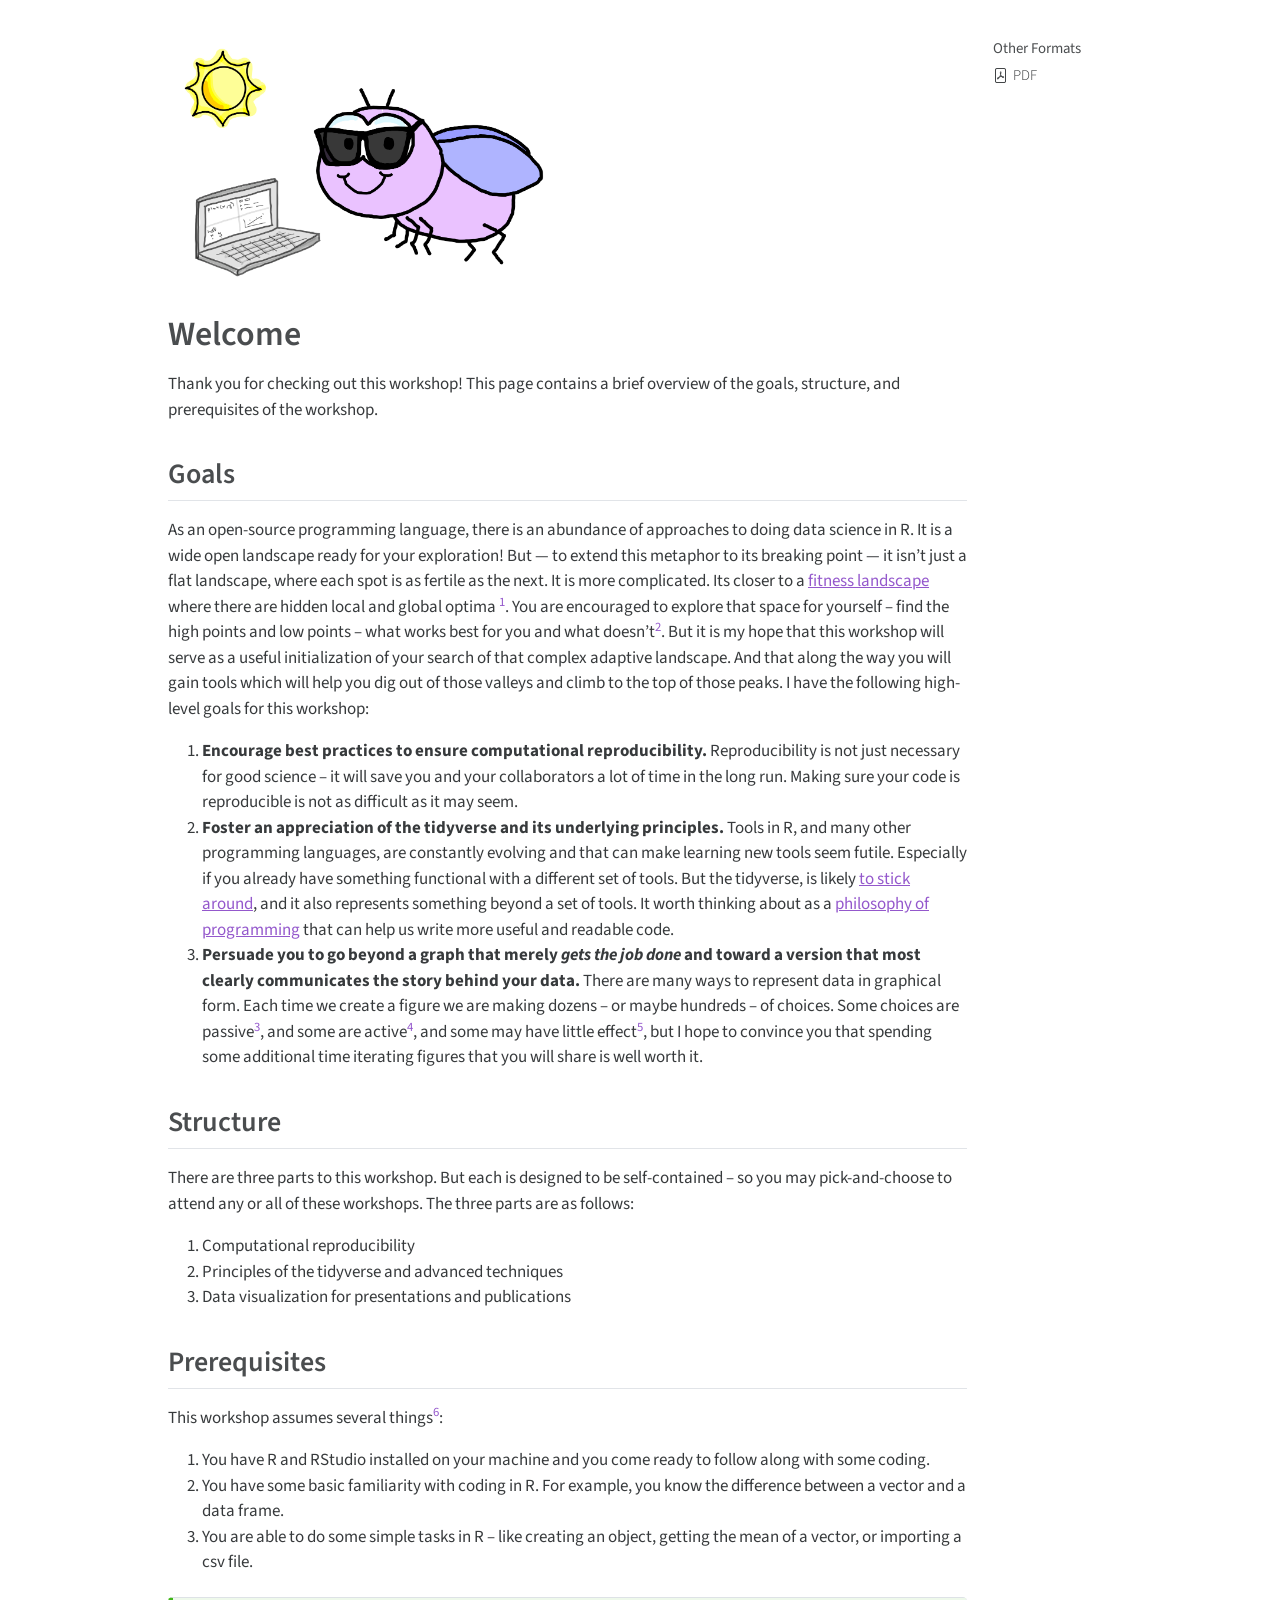
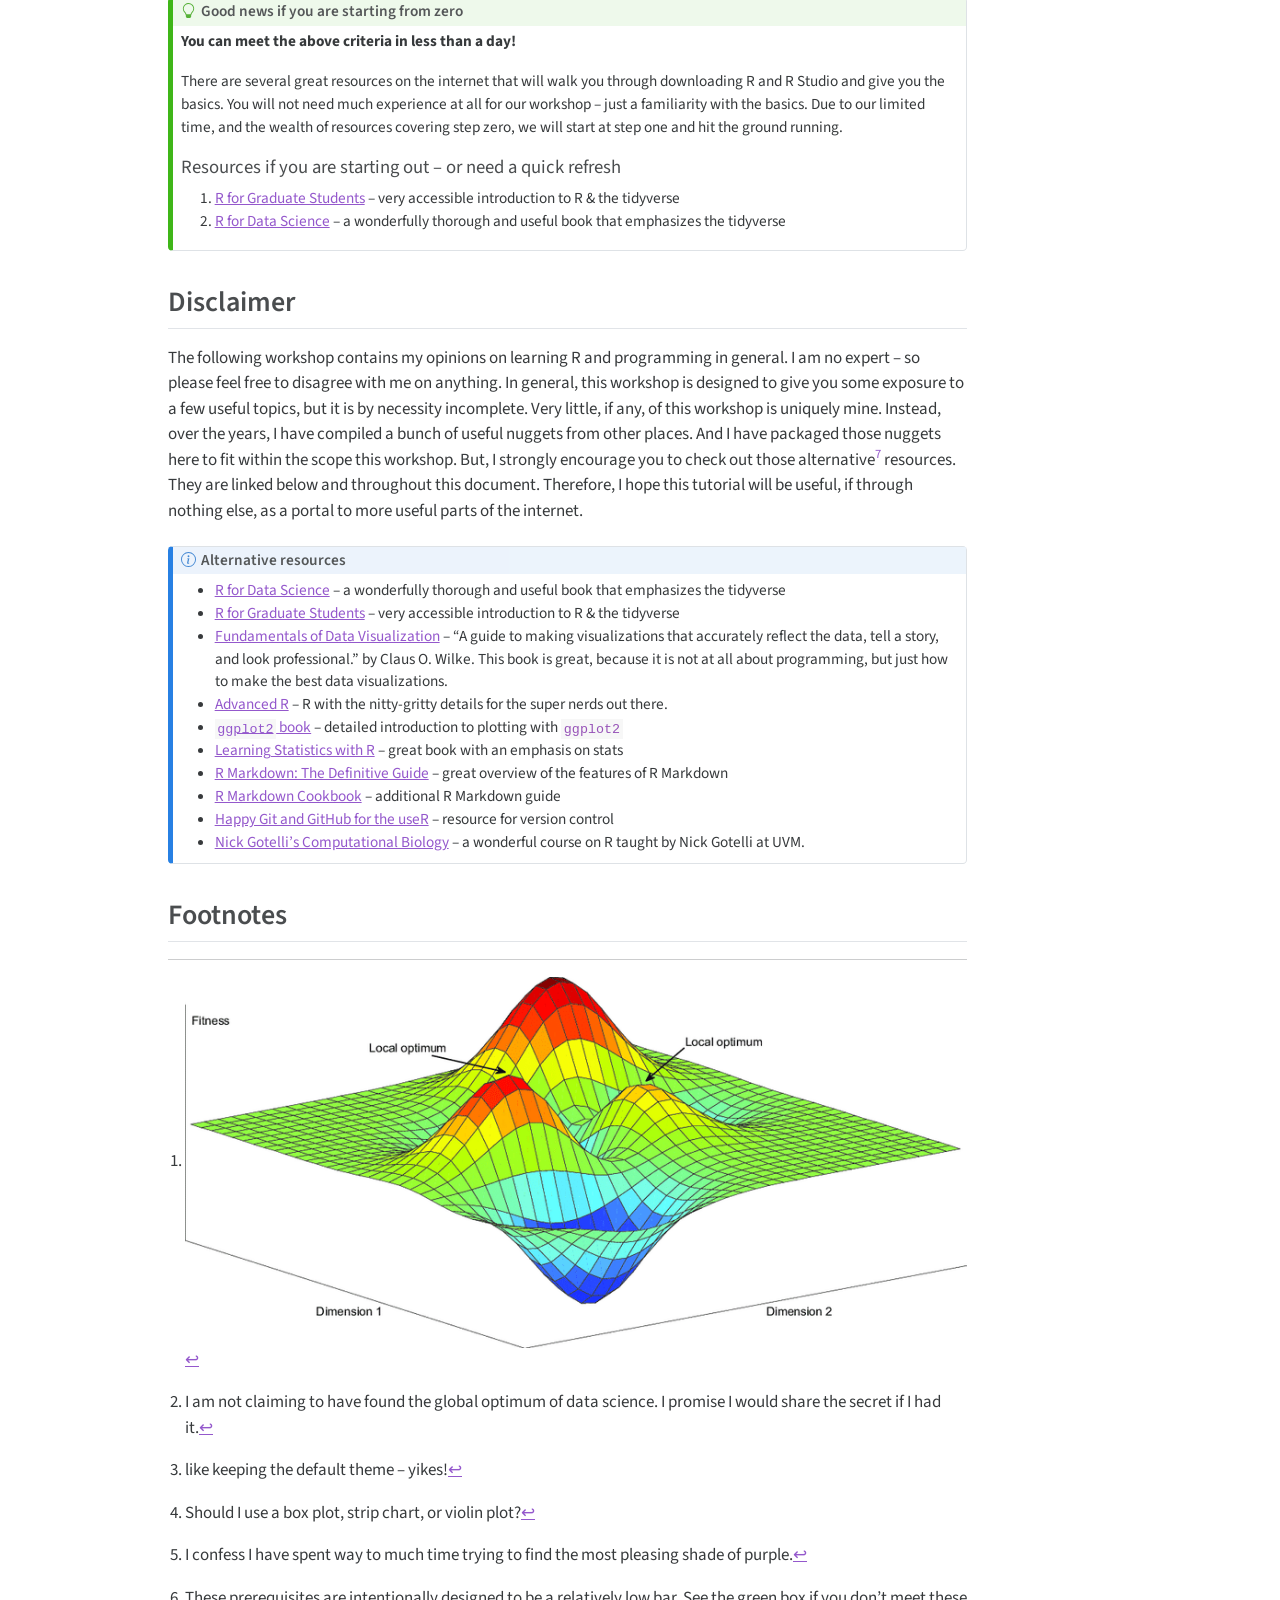
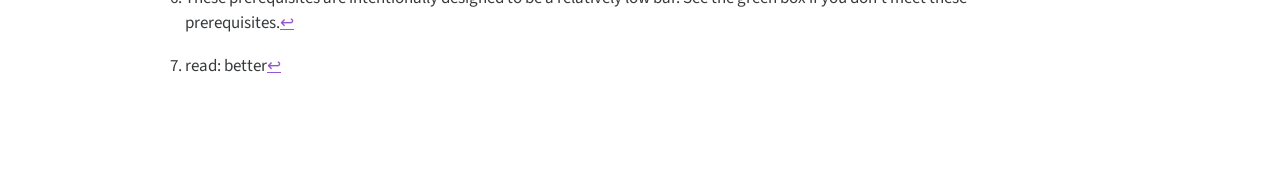
==== docs/index.html @ 0325b8ae "Moved to docs dir." ====
<!DOCTYPE html>
<html xmlns="http://www.w3.org/1999/xhtml" lang="en" xml:lang="en"><head>

<meta charset="utf-8">
<meta name="generator" content="quarto-1.3.353">

<meta name="viewport" content="width=device-width, initial-scale=1.0, user-scalable=yes">


<title>index</title>
<style>
code{white-space: pre-wrap;}
span.smallcaps{font-variant: small-caps;}
div.columns{display: flex; gap: min(4vw, 1.5em);}
div.column{flex: auto; overflow-x: auto;}
div.hanging-indent{margin-left: 1.5em; text-indent: -1.5em;}
ul.task-list{list-style: none;}
ul.task-list li input[type="checkbox"] {
  width: 0.8em;
  margin: 0 0.8em 0.2em -1em; /* quarto-specific, see https://github.com/quarto-dev/quarto-cli/issues/4556 */ 
  vertical-align: middle;
}
</style>


<script src="site_libs/quarto-nav/quarto-nav.js"></script>
<script src="site_libs/clipboard/clipboard.min.js"></script>
<script src="site_libs/quarto-search/autocomplete.umd.js"></script>
<script src="site_libs/quarto-search/fuse.min.js"></script>
<script src="site_libs/quarto-search/quarto-search.js"></script>
<meta name="quarto:offset" content="./">
<script src="site_libs/quarto-html/quarto.js"></script>
<script src="site_libs/quarto-html/popper.min.js"></script>
<script src="site_libs/quarto-html/tippy.umd.min.js"></script>
<script src="site_libs/quarto-html/anchor.min.js"></script>
<link href="site_libs/quarto-html/tippy.css" rel="stylesheet">
<link href="site_libs/quarto-html/quarto-syntax-highlighting.css" rel="stylesheet" id="quarto-text-highlighting-styles">
<script src="site_libs/bootstrap/bootstrap.min.js"></script>
<link href="site_libs/bootstrap/bootstrap-icons.css" rel="stylesheet">
<link href="site_libs/bootstrap/bootstrap.min.css" rel="stylesheet" id="quarto-bootstrap" data-mode="light">
<script id="quarto-search-options" type="application/json">{
  "location": "sidebar",
  "copy-button": false,
  "collapse-after": 3,
  "panel-placement": "start",
  "type": "textbox",
  "limit": 20,
  "language": {
    "search-no-results-text": "No results",
    "search-matching-documents-text": "matching documents",
    "search-copy-link-title": "Copy link to search",
    "search-hide-matches-text": "Hide additional matches",
    "search-more-match-text": "more match in this document",
    "search-more-matches-text": "more matches in this document",
    "search-clear-button-title": "Clear",
    "search-detached-cancel-button-title": "Cancel",
    "search-submit-button-title": "Submit"
  }
}</script>


</head>

<body>

<div id="quarto-search-results"></div>
<!-- content -->
<div id="quarto-content" class="quarto-container page-columns page-rows-contents page-layout-article">
<!-- sidebar -->
<!-- margin-sidebar -->
    <div id="quarto-margin-sidebar" class="sidebar margin-sidebar">
        
    <div class="quarto-alternate-formats"><h2>Other Formats</h2><ul><li><a href="index.pdf"><i class="bi bi-file-pdf"></i>PDF</a></li></ul></div></div>
<!-- main -->
<main class="content" id="quarto-document-content">



<p><img src="r_fly.jpg" class="img-fluid" style="width:50.0%"></p>
<section id="welcome" class="level1 unnumbered">
<h1 class="unnumbered">Welcome</h1>
<p>Thank you for checking out this workshop! This page contains a brief overview of the goals, structure, and prerequisites of the workshop.</p>
<section id="goals" class="level2 unnumbered">
<h2 class="unnumbered anchored" data-anchor-id="goals">Goals</h2>
<p>As an open-source programming language, there is an abundance of approaches to doing data science in R. It is a wide open landscape ready for your exploration! But — to extend this metaphor to its breaking point — it isn’t just a flat landscape, where each spot is as fertile as the next. It is more complicated. Its closer to a <a href="https://en.wikipedia.org/wiki/Fitness_landscape">fitness landscape</a> where there are hidden local and global optima <a href="#fn1" class="footnote-ref" id="fnref1" role="doc-noteref"><sup>1</sup></a>. You are encouraged to explore that space for yourself – find the high points and low points – what works best for you and what doesn’t<a href="#fn2" class="footnote-ref" id="fnref2" role="doc-noteref"><sup>2</sup></a>. But it is my hope that this workshop will serve as a useful initialization of your search of that complex adaptive landscape. And that along the way you will gain tools which will help you dig out of those valleys and climb to the top of those peaks. I have the following high-level goals for this workshop:</p>
<ol type="1">
<li><strong>Encourage best practices to ensure computational reproducibility.</strong> Reproducibility is not just necessary for good science – it will save you and your collaborators a lot of time in the long run. Making sure your code is reproducible is not as difficult as it may seem.</li>
<li><strong>Foster an appreciation of the tidyverse and its underlying principles.</strong> Tools in R, and many other programming languages, are constantly evolving and that can make learning new tools seem futile. Especially if you already have something functional with a different set of tools. But the tidyverse, is likely <a href="https://lrdegeest.github.io/blog/totalverse">to stick around</a>, and it also represents something beyond a set of tools. It worth thinking about as a <a href="https://tidyverse.tidyverse.org/articles/manifesto.html" target="_blank">philosophy of programming</a> that can help us write more useful and readable code.</li>
<li><strong>Persuade you to go beyond a graph that merely <em>gets the job done</em> and toward a version that most clearly communicates the story behind your data.</strong> There are many ways to represent data in graphical form. Each time we create a figure we are making dozens – or maybe hundreds – of choices. Some choices are passive<a href="#fn3" class="footnote-ref" id="fnref3" role="doc-noteref"><sup>3</sup></a>, and some are active<a href="#fn4" class="footnote-ref" id="fnref4" role="doc-noteref"><sup>4</sup></a>, and some may have little effect<a href="#fn5" class="footnote-ref" id="fnref5" role="doc-noteref"><sup>5</sup></a>, but I hope to convince you that spending some additional time iterating figures that you will share is well worth it.</li>
</ol>
</section>
<section id="structure" class="level2 unnumbered">
<h2 class="unnumbered anchored" data-anchor-id="structure">Structure</h2>
<p>There are three parts to this workshop. But each is designed to be self-contained – so you may pick-and-choose to attend any or all of these workshops. The three parts are as follows:</p>
<ol type="1">
<li>Computational reproducibility</li>
<li>Principles of the tidyverse and advanced techniques</li>
<li>Data visualization for presentations and publications</li>
</ol>
</section>
<section id="prerequisites" class="level2">
<h2 class="anchored" data-anchor-id="prerequisites">Prerequisites</h2>
<p>This workshop assumes several things<a href="#fn6" class="footnote-ref" id="fnref6" role="doc-noteref"><sup>6</sup></a>:</p>
<ol type="1">
<li>You have R and RStudio installed on your machine and you come ready to follow along with some coding.</li>
<li>You have some basic familiarity with coding in R. For example, you know the difference between a vector and a data frame.</li>
<li>You are able to do some simple tasks in R – like creating an object, getting the mean of a vector, or importing a csv file.</li>
</ol>
<div class="callout callout-style-default callout-tip callout-titled">
<div class="callout-header d-flex align-content-center">
<div class="callout-icon-container">
<i class="callout-icon"></i>
</div>
<div class="callout-title-container flex-fill">
Good news if you are starting from zero
</div>
</div>
<div class="callout-body-container callout-body">
<p><strong>You can meet the above criteria in less than a day!</strong></p>
<p>There are several great resources on the internet that will walk you through downloading R and R Studio and give you the basics. You will not need much experience at all for our workshop – just a familiarity with the basics. Due to our limited time, and the wealth of resources covering step zero, we will start at step one and hit the ground running.</p>
<section id="resources-if-you-are-starting-out-or-need-a-quick-refresh" class="level5">
<h5 class="anchored" data-anchor-id="resources-if-you-are-starting-out-or-need-a-quick-refresh">Resources if you are starting out – or need a quick refresh</h5>
<ol type="1">
<li><a href="https://bookdown.org/yih_huynh/Guide-to-R-Book/" target="_blank">R for Graduate Students</a> – very accessible introduction to R &amp; the tidyverse</li>
<li><a href="https://r4ds.hadley.nz/" target="_blank">R for Data Science</a> – a wonderfully thorough and useful book that emphasizes the tidyverse</li>
</ol>
</section>
</div>
</div>
</section>
<section id="disclaimer" class="level2 unnumbered">
<h2 class="unnumbered anchored" data-anchor-id="disclaimer">Disclaimer</h2>
<p>The following workshop contains my opinions on learning R and programming in general. I am no expert – so please feel free to disagree with me on anything. In general, this workshop is designed to give you some exposure to a few useful topics, but it is by necessity incomplete. Very little, if any, of this workshop is uniquely mine. Instead, over the years, I have compiled a bunch of useful nuggets from other places. And I have packaged those nuggets here to fit within the scope this workshop. But, I strongly encourage you to check out those alternative<a href="#fn7" class="footnote-ref" id="fnref7" role="doc-noteref"><sup>7</sup></a> resources. They are linked below and throughout this document. Therefore, I hope this tutorial will be useful, if through nothing else, as a portal to more useful parts of the internet.</p>
<div class="callout callout-style-default callout-note callout-titled">
<div class="callout-header d-flex align-content-center">
<div class="callout-icon-container">
<i class="callout-icon"></i>
</div>
<div class="callout-title-container flex-fill">
Alternative resources
</div>
</div>
<div class="callout-body-container callout-body">
<ul>
<li><a href="https://r4ds.hadley.nz/" target="_blank">R for Data Science</a> – a wonderfully thorough and useful book that emphasizes the tidyverse</li>
<li><a href="https://bookdown.org/yih_huynh/Guide-to-R-Book/" target="_blank">R for Graduate Students</a> – very accessible introduction to R &amp; the tidyverse</li>
<li><a href="https://clauswilke.com/dataviz/" target="_blank">Fundamentals of Data Visualization</a> – “A guide to making visualizations that accurately reflect the data, tell a story, and look professional.” by Claus O. Wilke. This book is great, because it is not at all about programming, but just how to make the best data visualizations.</li>
<li><a href="https://adv-r.hadley.nz/index/" target="_blank">Advanced R</a> – R with the nitty-gritty details for the super nerds out there.</li>
<li><a href="https://ggplot2-book.org/" target="_blank"><code>ggplot2</code> book</a> – detailed introduction to plotting with <code>ggplot2</code></li>
<li><a href="https://learningstatisticswithr.com/book/" target="_blank">Learning Statistics with R</a> – great book with an emphasis on stats</li>
<li><a href="https://bookdown.org/yihui/rmarkdown/" target="_blank">R Markdown: The Definitive Guide</a> – great overview of the features of R Markdown</li>
<li><a href="https://bookdown.org/yihui/rmarkdown-cookbook/" target="_blank">R Markdown Cookbook</a> – additional R Markdown guide</li>
<li><a href="https://happygitwithr.com/index/" target="_blank">Happy Git and GitHub for the useR</a> – resource for version control</li>
<li><a href="https://gotellilab.github.io/Bio381/" target="_blank">Nick Gotelli’s Computational Biology</a> – a wonderful course on R taught by Nick Gotelli at UVM.</li>
</ul>
</div>
</div>
</section>
<section id="footnotes" class="level2 unnumbered">
<h2 class="unnumbered anchored" data-anchor-id="footnotes">Footnotes</h2>


</section>
</section>
<section id="footnotes" class="footnotes footnotes-end-of-document" role="doc-endnotes">
<hr>
<ol>
<li id="fn1"><p><img src="fitness_landscape.png" class="img-fluid"><a href="#fnref1" class="footnote-back" role="doc-backlink">↩︎</a></p></li>
<li id="fn2"><p>I am not claiming to have found the global optimum of data science. I promise I would share the secret if I had it.<a href="#fnref2" class="footnote-back" role="doc-backlink">↩︎</a></p></li>
<li id="fn3"><p>like keeping the default theme – yikes!<a href="#fnref3" class="footnote-back" role="doc-backlink">↩︎</a></p></li>
<li id="fn4"><p>Should I use a box plot, strip chart, or violin plot?<a href="#fnref4" class="footnote-back" role="doc-backlink">↩︎</a></p></li>
<li id="fn5"><p>I confess I have spent way to much time trying to find the most pleasing shade of purple.<a href="#fnref5" class="footnote-back" role="doc-backlink">↩︎</a></p></li>
<li id="fn6"><p>These prerequisites are intentionally designed to be a relatively low bar. See the green box if you don’t meet these prerequisites.<a href="#fnref6" class="footnote-back" role="doc-backlink">↩︎</a></p></li>
<li id="fn7"><p>read: better<a href="#fnref7" class="footnote-back" role="doc-backlink">↩︎</a></p></li>
</ol>
</section>

</main> <!-- /main -->
<script id="quarto-html-after-body" type="application/javascript">
window.document.addEventListener("DOMContentLoaded", function (event) {
  const toggleBodyColorMode = (bsSheetEl) => {
    const mode = bsSheetEl.getAttribute("data-mode");
    const bodyEl = window.document.querySelector("body");
    if (mode === "dark") {
      bodyEl.classList.add("quarto-dark");
      bodyEl.classList.remove("quarto-light");
    } else {
      bodyEl.classList.add("quarto-light");
      bodyEl.classList.remove("quarto-dark");
    }
  }
  const toggleBodyColorPrimary = () => {
    const bsSheetEl = window.document.querySelector("link#quarto-bootstrap");
    if (bsSheetEl) {
      toggleBodyColorMode(bsSheetEl);
    }
  }
  toggleBodyColorPrimary();  
  const icon = "";
  const anchorJS = new window.AnchorJS();
  anchorJS.options = {
    placement: 'right',
    icon: icon
  };
  anchorJS.add('.anchored');
  const isCodeAnnotation = (el) => {
    for (const clz of el.classList) {
      if (clz.startsWith('code-annotation-')) {                     
        return true;
      }
    }
    return false;
  }
  const clipboard = new window.ClipboardJS('.code-copy-button', {
    text: function(trigger) {
      const codeEl = trigger.previousElementSibling.cloneNode(true);
      for (const childEl of codeEl.children) {
        if (isCodeAnnotation(childEl)) {
          childEl.remove();
        }
      }
      return codeEl.innerText;
    }
  });
  clipboard.on('success', function(e) {
    // button target
    const button = e.trigger;
    // don't keep focus
    button.blur();
    // flash "checked"
    button.classList.add('code-copy-button-checked');
    var currentTitle = button.getAttribute("title");
    button.setAttribute("title", "Copied!");
    let tooltip;
    if (window.bootstrap) {
      button.setAttribute("data-bs-toggle", "tooltip");
      button.setAttribute("data-bs-placement", "left");
      button.setAttribute("data-bs-title", "Copied!");
      tooltip = new bootstrap.Tooltip(button, 
        { trigger: "manual", 
          customClass: "code-copy-button-tooltip",
          offset: [0, -8]});
      tooltip.show();    
    }
    setTimeout(function() {
      if (tooltip) {
        tooltip.hide();
        button.removeAttribute("data-bs-title");
        button.removeAttribute("data-bs-toggle");
        button.removeAttribute("data-bs-placement");
      }
      button.setAttribute("title", currentTitle);
      button.classList.remove('code-copy-button-checked');
    }, 1000);
    // clear code selection
    e.clearSelection();
  });
  function tippyHover(el, contentFn) {
    const config = {
      allowHTML: true,
      content: contentFn,
      maxWidth: 500,
      delay: 100,
      arrow: false,
      appendTo: function(el) {
          return el.parentElement;
      },
      interactive: true,
      interactiveBorder: 10,
      theme: 'quarto',
      placement: 'bottom-start'
    };
    window.tippy(el, config); 
  }
  const noterefs = window.document.querySelectorAll('a[role="doc-noteref"]');
  for (var i=0; i<noterefs.length; i++) {
    const ref = noterefs[i];
    tippyHover(ref, function() {
      // use id or data attribute instead here
      let href = ref.getAttribute('data-footnote-href') || ref.getAttribute('href');
      try { href = new URL(href).hash; } catch {}
      const id = href.replace(/^#\/?/, "");
      const note = window.document.getElementById(id);
      return note.innerHTML;
    });
  }
      let selectedAnnoteEl;
      const selectorForAnnotation = ( cell, annotation) => {
        let cellAttr = 'data-code-cell="' + cell + '"';
        let lineAttr = 'data-code-annotation="' +  annotation + '"';
        const selector = 'span[' + cellAttr + '][' + lineAttr + ']';
        return selector;
      }
      const selectCodeLines = (annoteEl) => {
        const doc = window.document;
        const targetCell = annoteEl.getAttribute("data-target-cell");
        const targetAnnotation = annoteEl.getAttribute("data-target-annotation");
        const annoteSpan = window.document.querySelector(selectorForAnnotation(targetCell, targetAnnotation));
        const lines = annoteSpan.getAttribute("data-code-lines").split(",");
        const lineIds = lines.map((line) => {
          return targetCell + "-" + line;
        })
        let top = null;
        let height = null;
        let parent = null;
        if (lineIds.length > 0) {
            //compute the position of the single el (top and bottom and make a div)
            const el = window.document.getElementById(lineIds[0]);
            top = el.offsetTop;
            height = el.offsetHeight;
            parent = el.parentElement.parentElement;
          if (lineIds.length > 1) {
            const lastEl = window.document.getElementById(lineIds[lineIds.length - 1]);
            const bottom = lastEl.offsetTop + lastEl.offsetHeight;
            height = bottom - top;
          }
          if (top !== null && height !== null && parent !== null) {
            // cook up a div (if necessary) and position it 
            let div = window.document.getElementById("code-annotation-line-highlight");
            if (div === null) {
              div = window.document.createElement("div");
              div.setAttribute("id", "code-annotation-line-highlight");
              div.style.position = 'absolute';
              parent.appendChild(div);
            }
            div.style.top = top - 2 + "px";
            div.style.height = height + 4 + "px";
            let gutterDiv = window.document.getElementById("code-annotation-line-highlight-gutter");
            if (gutterDiv === null) {
              gutterDiv = window.document.createElement("div");
              gutterDiv.setAttribute("id", "code-annotation-line-highlight-gutter");
              gutterDiv.style.position = 'absolute';
              const codeCell = window.document.getElementById(targetCell);
              const gutter = codeCell.querySelector('.code-annotation-gutter');
              gutter.appendChild(gutterDiv);
            }
            gutterDiv.style.top = top - 2 + "px";
            gutterDiv.style.height = height + 4 + "px";
          }
          selectedAnnoteEl = annoteEl;
        }
      };
      const unselectCodeLines = () => {
        const elementsIds = ["code-annotation-line-highlight", "code-annotation-line-highlight-gutter"];
        elementsIds.forEach((elId) => {
          const div = window.document.getElementById(elId);
          if (div) {
            div.remove();
          }
        });
        selectedAnnoteEl = undefined;
      };
      // Attach click handler to the DT
      const annoteDls = window.document.querySelectorAll('dt[data-target-cell]');
      for (const annoteDlNode of annoteDls) {
        annoteDlNode.addEventListener('click', (event) => {
          const clickedEl = event.target;
          if (clickedEl !== selectedAnnoteEl) {
            unselectCodeLines();
            const activeEl = window.document.querySelector('dt[data-target-cell].code-annotation-active');
            if (activeEl) {
              activeEl.classList.remove('code-annotation-active');
            }
            selectCodeLines(clickedEl);
            clickedEl.classList.add('code-annotation-active');
          } else {
            // Unselect the line
            unselectCodeLines();
            clickedEl.classList.remove('code-annotation-active');
          }
        });
      }
  const findCites = (el) => {
    const parentEl = el.parentElement;
    if (parentEl) {
      const cites = parentEl.dataset.cites;
      if (cites) {
        return {
          el,
          cites: cites.split(' ')
        };
      } else {
        return findCites(el.parentElement)
      }
    } else {
      return undefined;
    }
  };
  var bibliorefs = window.document.querySelectorAll('a[role="doc-biblioref"]');
  for (var i=0; i<bibliorefs.length; i++) {
    const ref = bibliorefs[i];
    const citeInfo = findCites(ref);
    if (citeInfo) {
      tippyHover(citeInfo.el, function() {
        var popup = window.document.createElement('div');
        citeInfo.cites.forEach(function(cite) {
          var citeDiv = window.document.createElement('div');
          citeDiv.classList.add('hanging-indent');
          citeDiv.classList.add('csl-entry');
          var biblioDiv = window.document.getElementById('ref-' + cite);
          if (biblioDiv) {
            citeDiv.innerHTML = biblioDiv.innerHTML;
          }
          popup.appendChild(citeDiv);
        });
        return popup.innerHTML;
      });
    }
  }
});
</script>
</div> <!-- /content -->



</body></html>
---- docs/site_libs/quarto-html/tippy.css ----
.tippy-box[data-animation=fade][data-state=hidden]{opacity:0}[data-tippy-root]{max-width:calc(100vw - 10px)}.tippy-box{position:relative;background-color:#333;color:#fff;border-radius:4px;font-size:14px;line-height:1.4;white-space:normal;outline:0;transition-property:transform,visibility,opacity}.tippy-box[data-placement^=top]>.tippy-arrow{bottom:0}.tippy-box[data-placement^=top]>.tippy-arrow:before{bottom:-7px;left:0;border-width:8px 8px 0;border-top-color:initial;transform-origin:center top}.tippy-box[data-placement^=bottom]>.tippy-arrow{top:0}.tippy-box[data-placement^=bottom]>.tippy-arrow:before{top:-7px;left:0;border-width:0 8px 8px;border-bottom-color:initial;transform-origin:center bottom}.tippy-box[data-placement^=left]>.tippy-arrow{right:0}.tippy-box[data-placement^=left]>.tippy-arrow:before{border-width:8px 0 8px 8px;border-left-color:initial;right:-7px;transform-origin:center left}.tippy-box[data-placement^=right]>.tippy-arrow{left:0}.tippy-box[data-placement^=right]>.tippy-arrow:before{left:-7px;border-width:8px 8px 8px 0;border-right-color:initial;transform-origin:center right}.tippy-box[data-inertia][data-state=visible]{transition-timing-function:cubic-bezier(.54,1.5,.38,1.11)}.tippy-arrow{width:16px;height:16px;color:#333}.tippy-arrow:before{content:"";position:absolute;border-color:transparent;border-style:solid}.tippy-content{position:relative;padding:5px 9px;z-index:1}
---- docs/site_libs/quarto-html/quarto-syntax-highlighting.css ----
/* quarto syntax highlight colors */
:root {
  --quarto-hl-ot-color: #003B4F;
  --quarto-hl-at-color: #657422;
  --quarto-hl-ss-color: #20794D;
  --quarto-hl-an-color: #5E5E5E;
  --quarto-hl-fu-color: #4758AB;
  --quarto-hl-st-color: #20794D;
  --quarto-hl-cf-color: #003B4F;
  --quarto-hl-op-color: #5E5E5E;
  --quarto-hl-er-color: #AD0000;
  --quarto-hl-bn-color: #AD0000;
  --quarto-hl-al-color: #AD0000;
  --quarto-hl-va-color: #111111;
  --quarto-hl-bu-color: inherit;
  --quarto-hl-ex-color: inherit;
  --quarto-hl-pp-color: #AD0000;
  --quarto-hl-in-color: #5E5E5E;
  --quarto-hl-vs-color: #20794D;
  --quarto-hl-wa-color: #5E5E5E;
  --quarto-hl-do-color: #5E5E5E;
  --quarto-hl-im-color: #00769E;
  --quarto-hl-ch-color: #20794D;
  --quarto-hl-dt-color: #AD0000;
  --quarto-hl-fl-color: #AD0000;
  --quarto-hl-co-color: #5E5E5E;
  --quarto-hl-cv-color: #5E5E5E;
  --quarto-hl-cn-color: #8f5902;
  --quarto-hl-sc-color: #5E5E5E;
  --quarto-hl-dv-color: #AD0000;
  --quarto-hl-kw-color: #003B4F;
}

/* other quarto variables */
:root {
  --quarto-font-monospace: SFMono-Regular, Menlo, Monaco, Consolas, "Liberation Mono", "Courier New", monospace;
}

pre > code.sourceCode > span {
  color: #003B4F;
}

code span {
  color: #003B4F;
}

code.sourceCode > span {
  color: #003B4F;
}

div.sourceCode,
div.sourceCode pre.sourceCode {
  color: #003B4F;
}

code span.ot {
  color: #003B4F;
  font-style: inherit;
}

code span.at {
  color: #657422;
  font-style: inherit;
}

code span.ss {
  color: #20794D;
  font-style: inherit;
}

code span.an {
  color: #5E5E5E;
  font-style: inherit;
}

code span.fu {
  color: #4758AB;
  font-style: inherit;
}

code span.st {
  color: #20794D;
  font-style: inherit;
}

code span.cf {
  color: #003B4F;
  font-style: inherit;
}

code span.op {
  color: #5E5E5E;
  font-style: inherit;
}

code span.er {
  color: #AD0000;
  font-style: inherit;
}

code span.bn {
  color: #AD0000;
  font-style: inherit;
}

code span.al {
  color: #AD0000;
  font-style: inherit;
}

code span.va {
  color: #111111;
  font-style: inherit;
}

code span.bu {
  font-style: inherit;
}

code span.ex {
  font-style: inherit;
}

code span.pp {
  color: #AD0000;
  font-style: inherit;
}

code span.in {
  color: #5E5E5E;
  font-style: inherit;
}

code span.vs {
  color: #20794D;
  font-style: inherit;
}

code span.wa {
  color: #5E5E5E;
  font-style: italic;
}

code span.do {
  color: #5E5E5E;
  font-style: italic;
}

code span.im {
  color: #00769E;
  font-style: inherit;
}

code span.ch {
  color: #20794D;
  font-style: inherit;
}

code span.dt {
  color: #AD0000;
  font-style: inherit;
}

code span.fl {
  color: #AD0000;
  font-style: inherit;
}

code span.co {
  color: #5E5E5E;
  font-style: inherit;
}

code span.cv {
  color: #5E5E5E;
  font-style: italic;
}

code span.cn {
  color: #8f5902;
  font-style: inherit;
}

code span.sc {
  color: #5E5E5E;
  font-style: inherit;
}

code span.dv {
  color: #AD0000;
  font-style: inherit;
}

code span.kw {
  color: #003B4F;
  font-style: inherit;
}

.prevent-inlining {
  content: "</";
}

/*# sourceMappingURL=debc5d5d77c3f9108843748ff7464032.css.map */
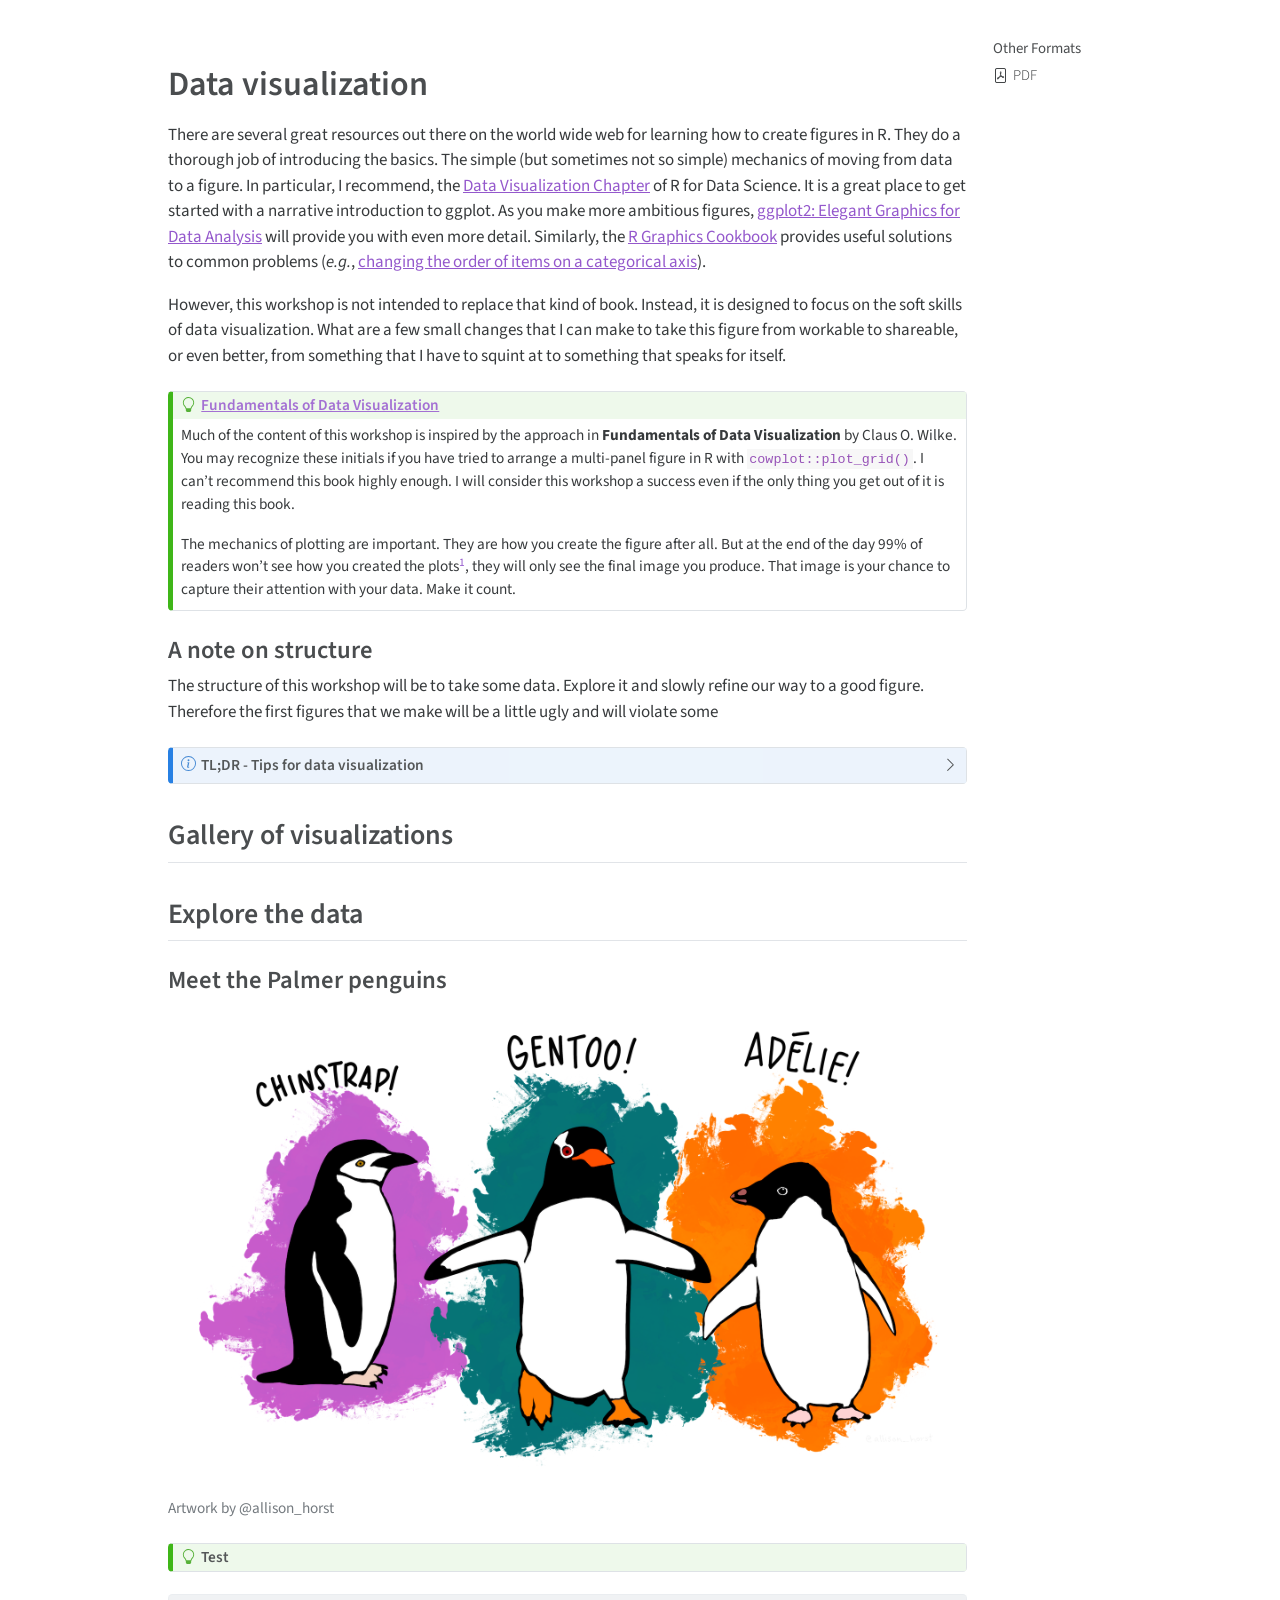
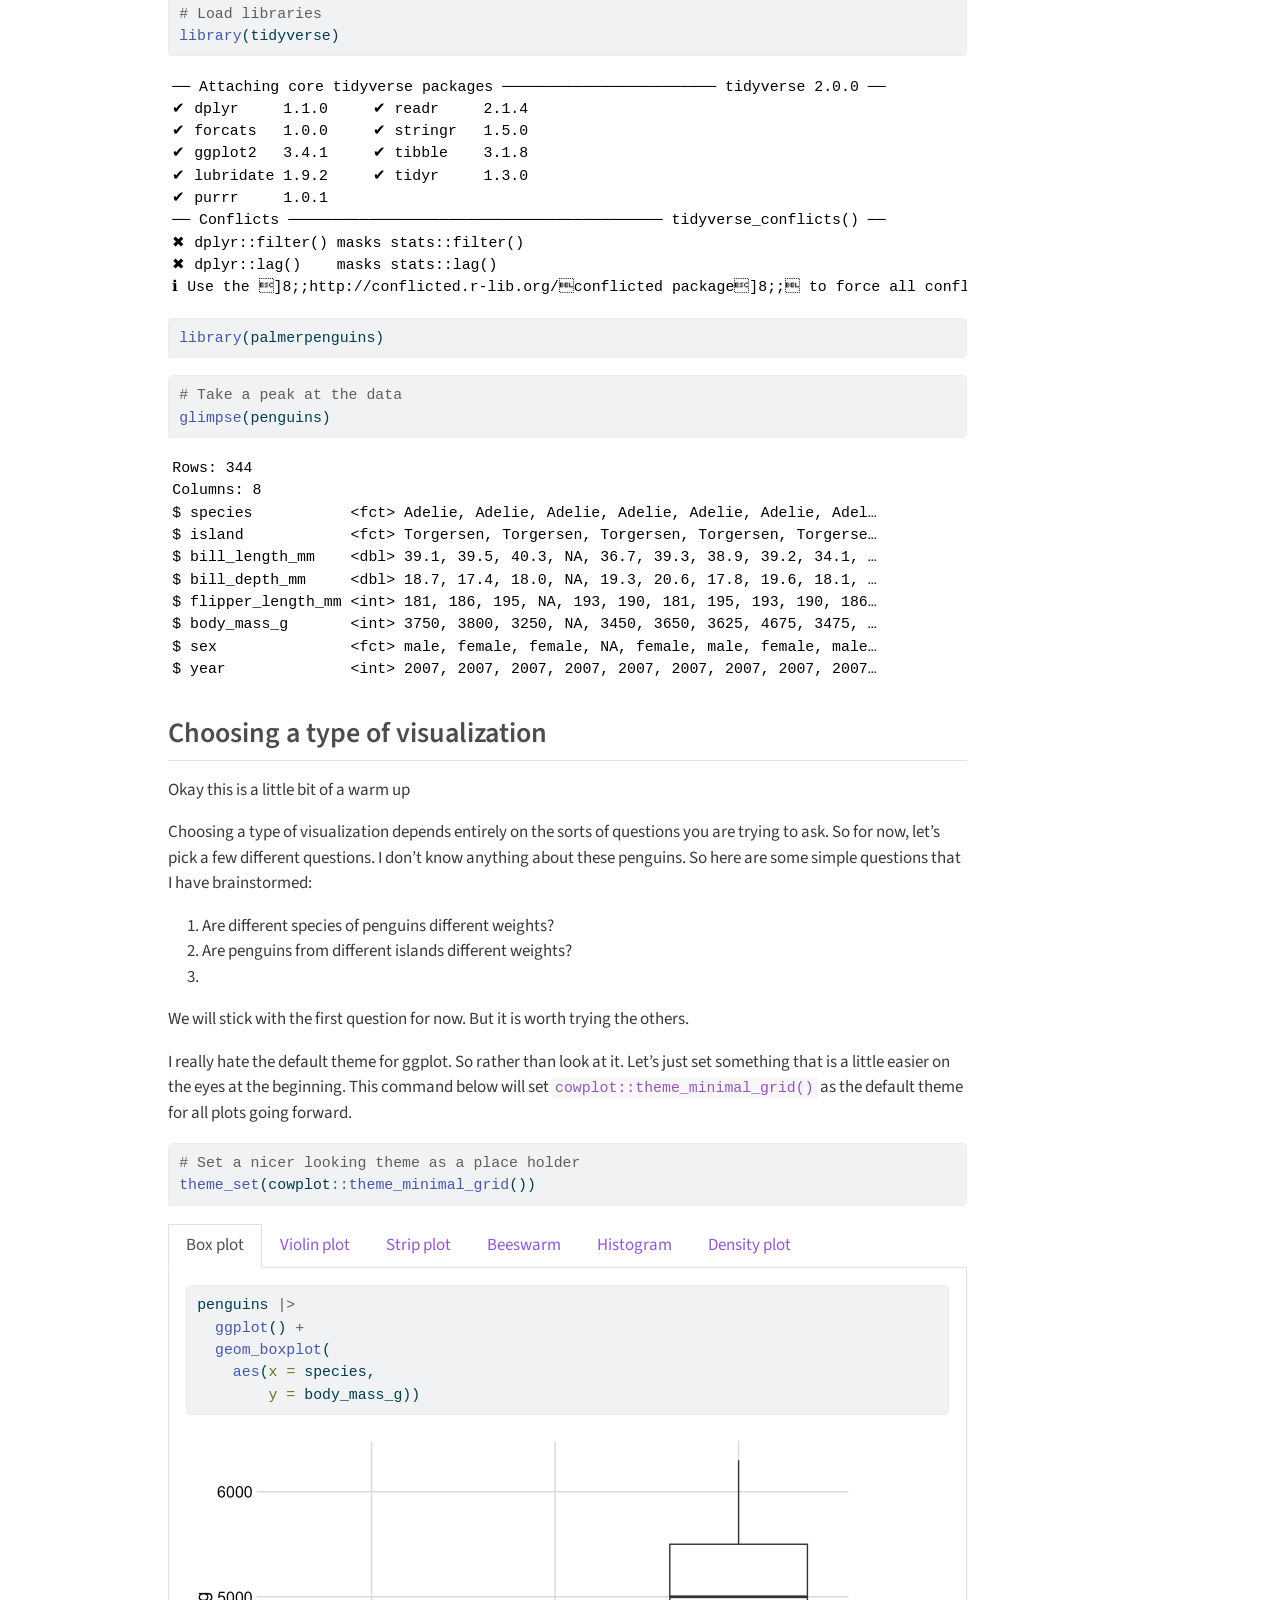
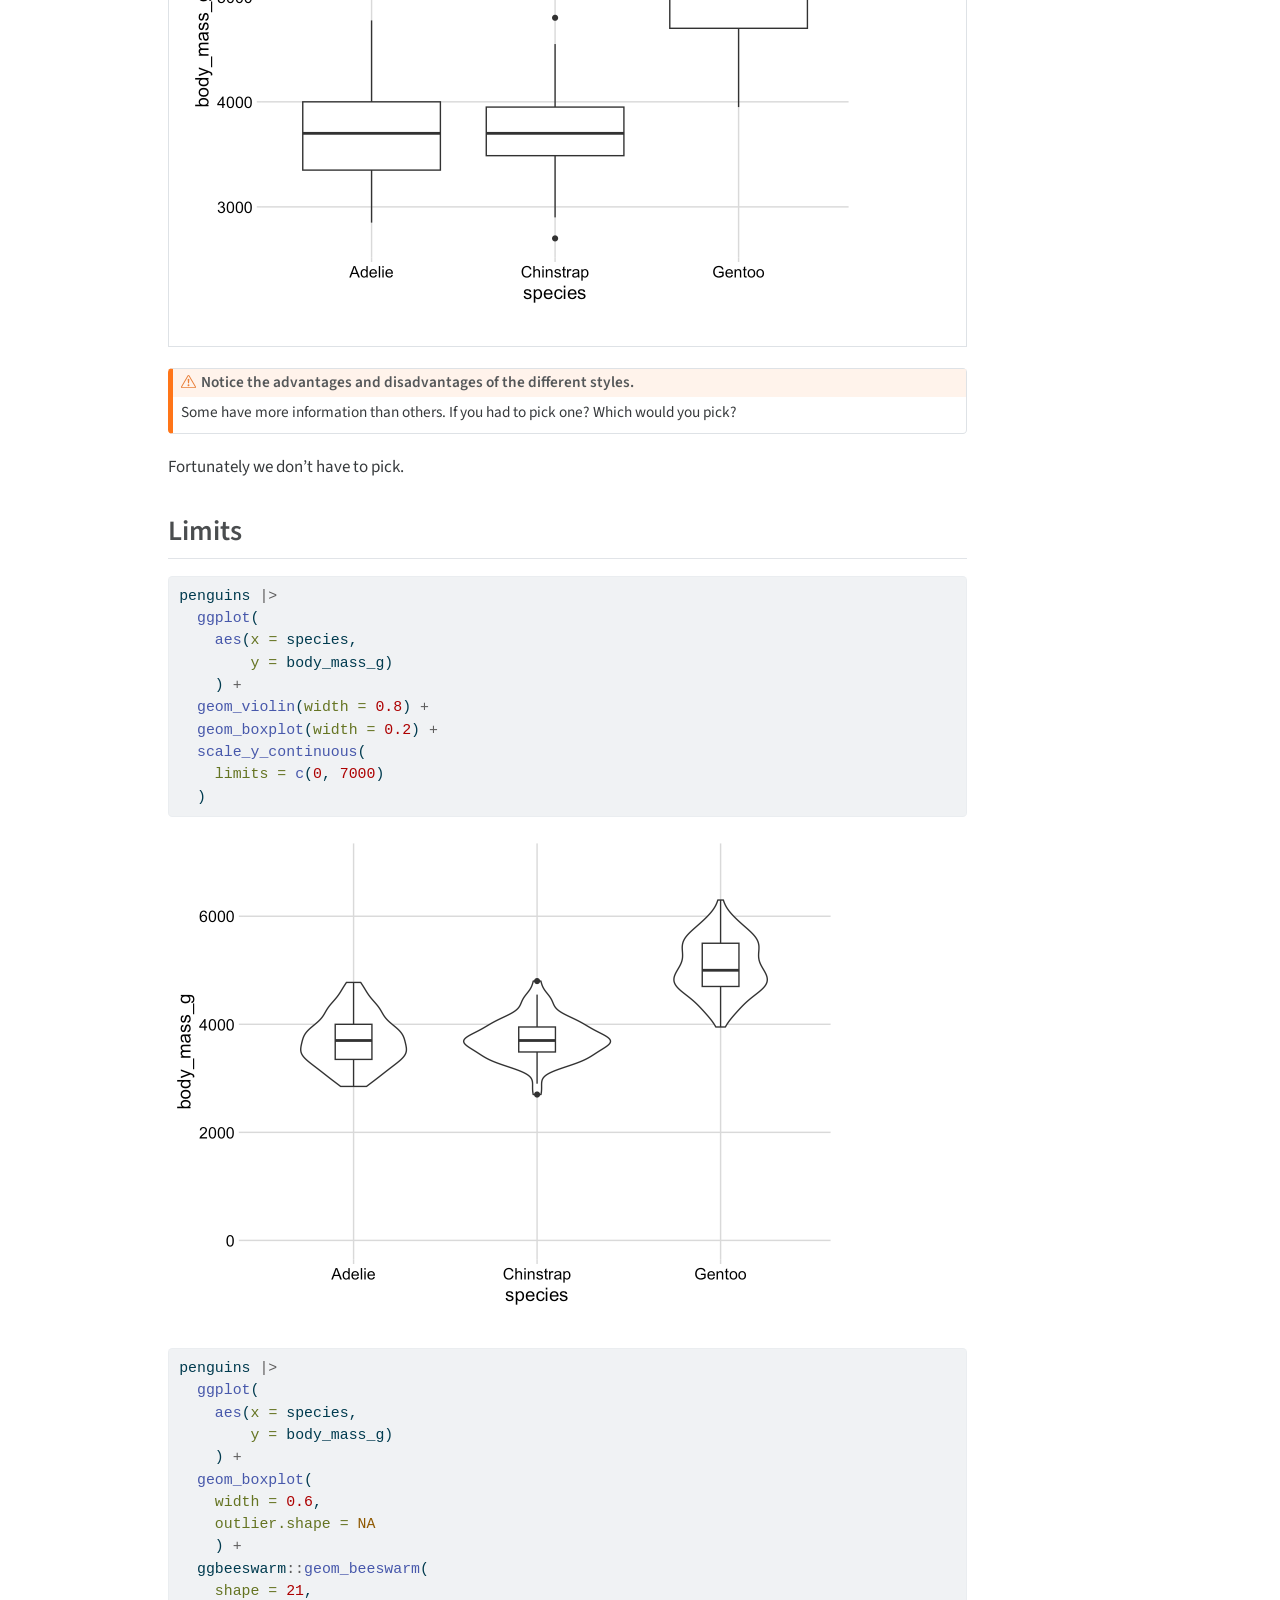
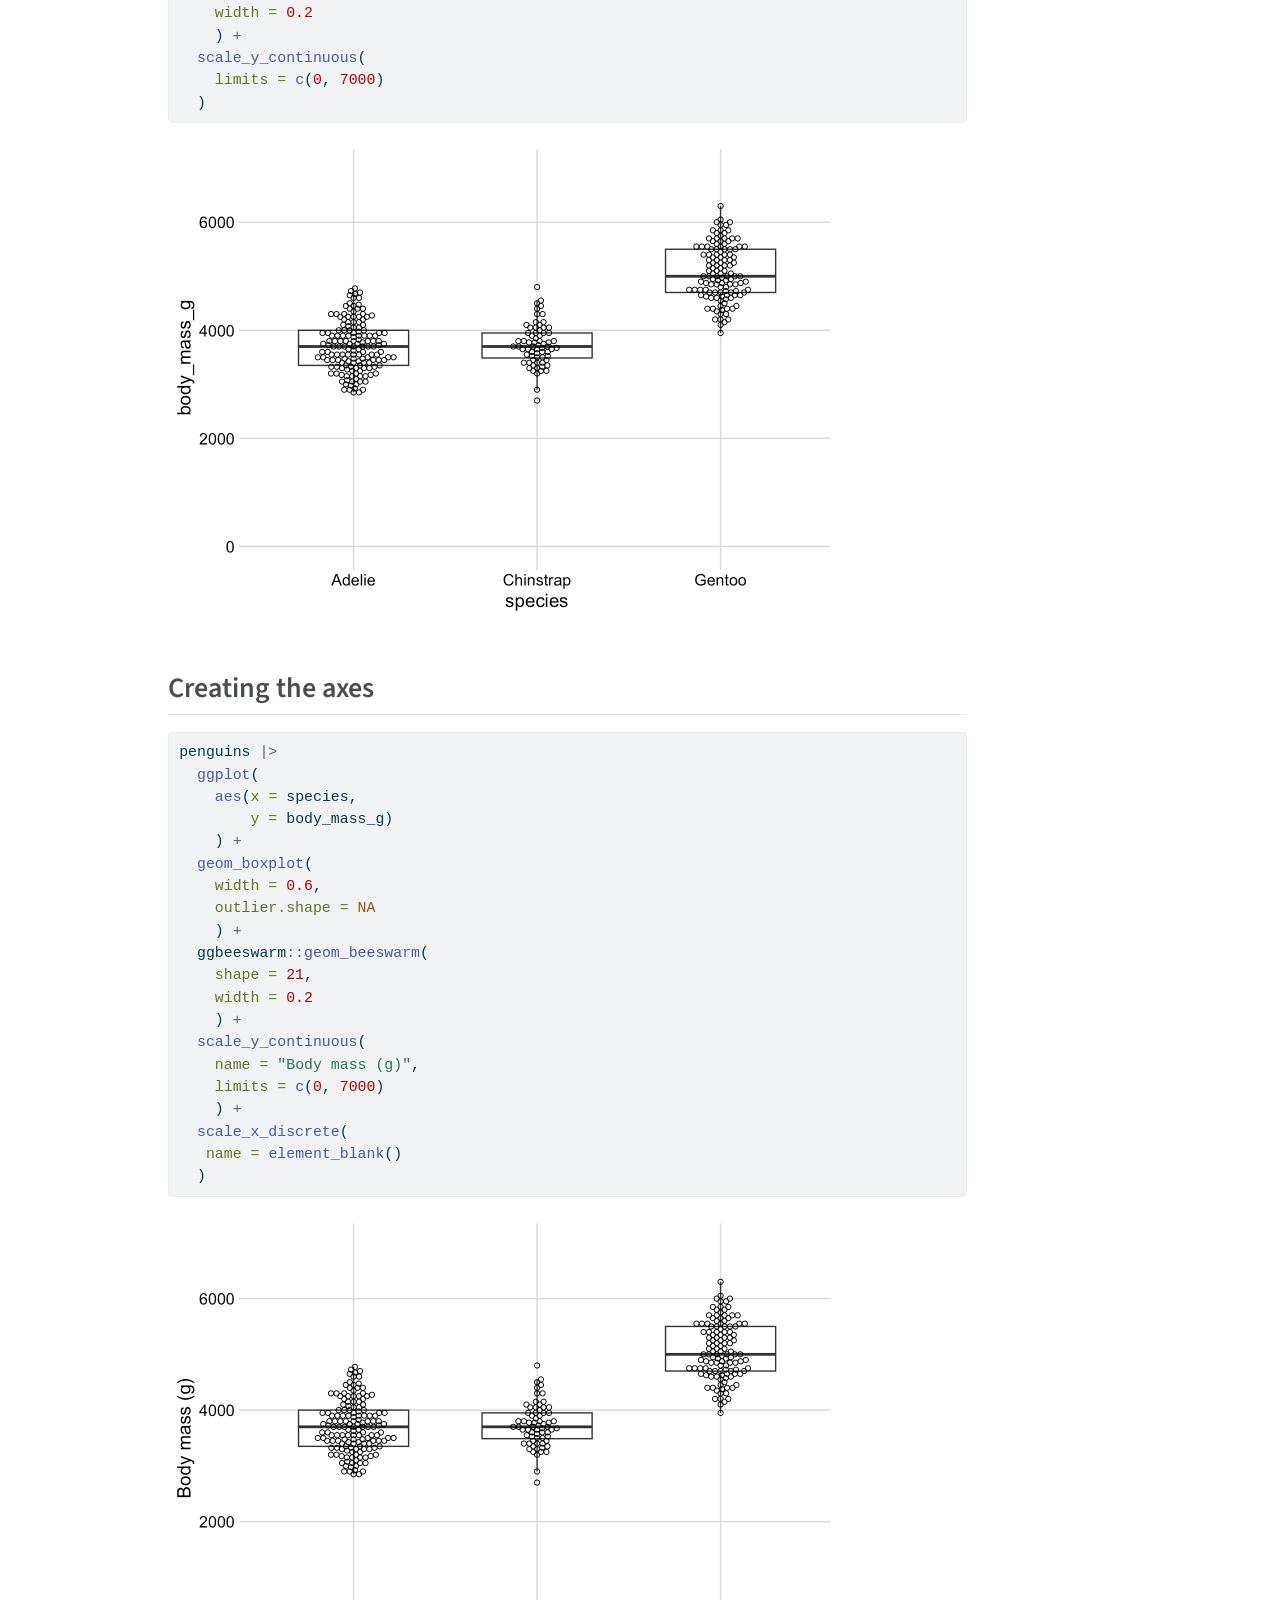
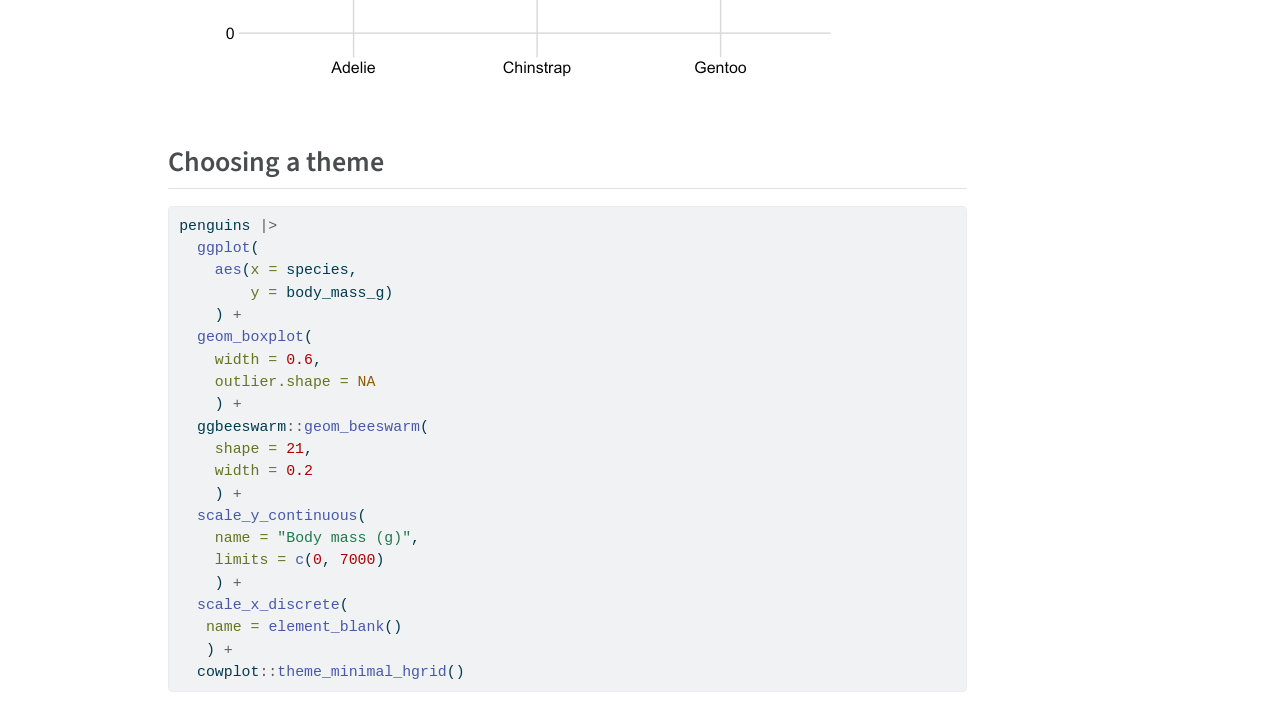
==== commit 281e32bc: "Render in docs dir." ====
--- a/docs/index.html
+++ b/docs/index.html
@@ -1,416 +1,8 @@
-<!DOCTYPE html>
-<html xmlns="http://www.w3.org/1999/xhtml" lang="en" xml:lang="en"><head>
-
-<meta charset="utf-8">
-<meta name="generator" content="quarto-1.3.353">
-
-<meta name="viewport" content="width=device-width, initial-scale=1.0, user-scalable=yes">
-
-
-<title>index</title>
-<style>
-code{white-space: pre-wrap;}
-span.smallcaps{font-variant: small-caps;}
-div.columns{display: flex; gap: min(4vw, 1.5em);}
-div.column{flex: auto; overflow-x: auto;}
-div.hanging-indent{margin-left: 1.5em; text-indent: -1.5em;}
-ul.task-list{list-style: none;}
-ul.task-list li input[type="checkbox"] {
-  width: 0.8em;
-  margin: 0 0.8em 0.2em -1em; /* quarto-specific, see https://github.com/quarto-dev/quarto-cli/issues/4556 */ 
-  vertical-align: middle;
-}
-</style>
-
-
-<script src="site_libs/quarto-nav/quarto-nav.js"></script>
-<script src="site_libs/clipboard/clipboard.min.js"></script>
-<script src="site_libs/quarto-search/autocomplete.umd.js"></script>
-<script src="site_libs/quarto-search/fuse.min.js"></script>
-<script src="site_libs/quarto-search/quarto-search.js"></script>
-<meta name="quarto:offset" content="./">
-<script src="site_libs/quarto-html/quarto.js"></script>
-<script src="site_libs/quarto-html/popper.min.js"></script>
-<script src="site_libs/quarto-html/tippy.umd.min.js"></script>
-<script src="site_libs/quarto-html/anchor.min.js"></script>
-<link href="site_libs/quarto-html/tippy.css" rel="stylesheet">
-<link href="site_libs/quarto-html/quarto-syntax-highlighting.css" rel="stylesheet" id="quarto-text-highlighting-styles">
-<script src="site_libs/bootstrap/bootstrap.min.js"></script>
-<link href="site_libs/bootstrap/bootstrap-icons.css" rel="stylesheet">
-<link href="site_libs/bootstrap/bootstrap.min.css" rel="stylesheet" id="quarto-bootstrap" data-mode="light">
-<script id="quarto-search-options" type="application/json">{
-  "location": "sidebar",
-  "copy-button": false,
-  "collapse-after": 3,
-  "panel-placement": "start",
-  "type": "textbox",
-  "limit": 20,
-  "language": {
-    "search-no-results-text": "No results",
-    "search-matching-documents-text": "matching documents",
-    "search-copy-link-title": "Copy link to search",
-    "search-hide-matches-text": "Hide additional matches",
-    "search-more-match-text": "more match in this document",
-    "search-more-matches-text": "more matches in this document",
-    "search-clear-button-title": "Clear",
-    "search-detached-cancel-button-title": "Cancel",
-    "search-submit-button-title": "Submit"
-  }
-}</script>
-
-
-</head>
-
-<body>
-
-<div id="quarto-search-results"></div>
-<!-- content -->
-<div id="quarto-content" class="quarto-container page-columns page-rows-contents page-layout-article">
-<!-- sidebar -->
-<!-- margin-sidebar -->
-    <div id="quarto-margin-sidebar" class="sidebar margin-sidebar">
-        
-    <div class="quarto-alternate-formats"><h2>Other Formats</h2><ul><li><a href="index.pdf"><i class="bi bi-file-pdf"></i>PDF</a></li></ul></div></div>
-<!-- main -->
-<main class="content" id="quarto-document-content">
-
-
-
-<p><img src="r_fly.jpg" class="img-fluid" style="width:50.0%"></p>
-<section id="welcome" class="level1 unnumbered">
-<h1 class="unnumbered">Welcome</h1>
-<p>Thank you for checking out this workshop! This page contains a brief overview of the goals, structure, and prerequisites of the workshop.</p>
-<section id="goals" class="level2 unnumbered">
-<h2 class="unnumbered anchored" data-anchor-id="goals">Goals</h2>
-<p>As an open-source programming language, there is an abundance of approaches to doing data science in R. It is a wide open landscape ready for your exploration! But — to extend this metaphor to its breaking point — it isn’t just a flat landscape, where each spot is as fertile as the next. It is more complicated. Its closer to a <a href="https://en.wikipedia.org/wiki/Fitness_landscape">fitness landscape</a> where there are hidden local and global optima <a href="#fn1" class="footnote-ref" id="fnref1" role="doc-noteref"><sup>1</sup></a>. You are encouraged to explore that space for yourself – find the high points and low points – what works best for you and what doesn’t<a href="#fn2" class="footnote-ref" id="fnref2" role="doc-noteref"><sup>2</sup></a>. But it is my hope that this workshop will serve as a useful initialization of your search of that complex adaptive landscape. And that along the way you will gain tools which will help you dig out of those valleys and climb to the top of those peaks. I have the following high-level goals for this workshop:</p>
-<ol type="1">
-<li><strong>Encourage best practices to ensure computational reproducibility.</strong> Reproducibility is not just necessary for good science – it will save you and your collaborators a lot of time in the long run. Making sure your code is reproducible is not as difficult as it may seem.</li>
-<li><strong>Foster an appreciation of the tidyverse and its underlying principles.</strong> Tools in R, and many other programming languages, are constantly evolving and that can make learning new tools seem futile. Especially if you already have something functional with a different set of tools. But the tidyverse, is likely <a href="https://lrdegeest.github.io/blog/totalverse">to stick around</a>, and it also represents something beyond a set of tools. It worth thinking about as a <a href="https://tidyverse.tidyverse.org/articles/manifesto.html" target="_blank">philosophy of programming</a> that can help us write more useful and readable code.</li>
-<li><strong>Persuade you to go beyond a graph that merely <em>gets the job done</em> and toward a version that most clearly communicates the story behind your data.</strong> There are many ways to represent data in graphical form. Each time we create a figure we are making dozens – or maybe hundreds – of choices. Some choices are passive<a href="#fn3" class="footnote-ref" id="fnref3" role="doc-noteref"><sup>3</sup></a>, and some are active<a href="#fn4" class="footnote-ref" id="fnref4" role="doc-noteref"><sup>4</sup></a>, and some may have little effect<a href="#fn5" class="footnote-ref" id="fnref5" role="doc-noteref"><sup>5</sup></a>, but I hope to convince you that spending some additional time iterating figures that you will share is well worth it.</li>
-</ol>
-</section>
-<section id="structure" class="level2 unnumbered">
-<h2 class="unnumbered anchored" data-anchor-id="structure">Structure</h2>
-<p>There are three parts to this workshop. But each is designed to be self-contained – so you may pick-and-choose to attend any or all of these workshops. The three parts are as follows:</p>
-<ol type="1">
-<li>Computational reproducibility</li>
-<li>Principles of the tidyverse and advanced techniques</li>
-<li>Data visualization for presentations and publications</li>
-</ol>
-</section>
-<section id="prerequisites" class="level2">
-<h2 class="anchored" data-anchor-id="prerequisites">Prerequisites</h2>
-<p>This workshop assumes several things<a href="#fn6" class="footnote-ref" id="fnref6" role="doc-noteref"><sup>6</sup></a>:</p>
-<ol type="1">
-<li>You have R and RStudio installed on your machine and you come ready to follow along with some coding.</li>
-<li>You have some basic familiarity with coding in R. For example, you know the difference between a vector and a data frame.</li>
-<li>You are able to do some simple tasks in R – like creating an object, getting the mean of a vector, or importing a csv file.</li>
-</ol>
-<div class="callout callout-style-default callout-tip callout-titled">
-<div class="callout-header d-flex align-content-center">
-<div class="callout-icon-container">
-<i class="callout-icon"></i>
-</div>
-<div class="callout-title-container flex-fill">
-Good news if you are starting from zero
-</div>
-</div>
-<div class="callout-body-container callout-body">
-<p><strong>You can meet the above criteria in less than a day!</strong></p>
-<p>There are several great resources on the internet that will walk you through downloading R and R Studio and give you the basics. You will not need much experience at all for our workshop – just a familiarity with the basics. Due to our limited time, and the wealth of resources covering step zero, we will start at step one and hit the ground running.</p>
-<section id="resources-if-you-are-starting-out-or-need-a-quick-refresh" class="level5">
-<h5 class="anchored" data-anchor-id="resources-if-you-are-starting-out-or-need-a-quick-refresh">Resources if you are starting out – or need a quick refresh</h5>
-<ol type="1">
-<li><a href="https://bookdown.org/yih_huynh/Guide-to-R-Book/" target="_blank">R for Graduate Students</a> – very accessible introduction to R &amp; the tidyverse</li>
-<li><a href="https://r4ds.hadley.nz/" target="_blank">R for Data Science</a> – a wonderfully thorough and useful book that emphasizes the tidyverse</li>
-</ol>
-</section>
-</div>
-</div>
-</section>
-<section id="disclaimer" class="level2 unnumbered">
-<h2 class="unnumbered anchored" data-anchor-id="disclaimer">Disclaimer</h2>
-<p>The following workshop contains my opinions on learning R and programming in general. I am no expert – so please feel free to disagree with me on anything. In general, this workshop is designed to give you some exposure to a few useful topics, but it is by necessity incomplete. Very little, if any, of this workshop is uniquely mine. Instead, over the years, I have compiled a bunch of useful nuggets from other places. And I have packaged those nuggets here to fit within the scope this workshop. But, I strongly encourage you to check out those alternative<a href="#fn7" class="footnote-ref" id="fnref7" role="doc-noteref"><sup>7</sup></a> resources. They are linked below and throughout this document. Therefore, I hope this tutorial will be useful, if through nothing else, as a portal to more useful parts of the internet.</p>
-<div class="callout callout-style-default callout-note callout-titled">
-<div class="callout-header d-flex align-content-center">
-<div class="callout-icon-container">
-<i class="callout-icon"></i>
-</div>
-<div class="callout-title-container flex-fill">
-Alternative resources
-</div>
-</div>
-<div class="callout-body-container callout-body">
-<ul>
-<li><a href="https://r4ds.hadley.nz/" target="_blank">R for Data Science</a> – a wonderfully thorough and useful book that emphasizes the tidyverse</li>
-<li><a href="https://bookdown.org/yih_huynh/Guide-to-R-Book/" target="_blank">R for Graduate Students</a> – very accessible introduction to R &amp; the tidyverse</li>
-<li><a href="https://clauswilke.com/dataviz/" target="_blank">Fundamentals of Data Visualization</a> – “A guide to making visualizations that accurately reflect the data, tell a story, and look professional.” by Claus O. Wilke. This book is great, because it is not at all about programming, but just how to make the best data visualizations.</li>
-<li><a href="https://adv-r.hadley.nz/index/" target="_blank">Advanced R</a> – R with the nitty-gritty details for the super nerds out there.</li>
-<li><a href="https://ggplot2-book.org/" target="_blank"><code>ggplot2</code> book</a> – detailed introduction to plotting with <code>ggplot2</code></li>
-<li><a href="https://learningstatisticswithr.com/book/" target="_blank">Learning Statistics with R</a> – great book with an emphasis on stats</li>
-<li><a href="https://bookdown.org/yihui/rmarkdown/" target="_blank">R Markdown: The Definitive Guide</a> – great overview of the features of R Markdown</li>
-<li><a href="https://bookdown.org/yihui/rmarkdown-cookbook/" target="_blank">R Markdown Cookbook</a> – additional R Markdown guide</li>
-<li><a href="https://happygitwithr.com/index/" target="_blank">Happy Git and GitHub for the useR</a> – resource for version control</li>
-<li><a href="https://gotellilab.github.io/Bio381/" target="_blank">Nick Gotelli’s Computational Biology</a> – a wonderful course on R taught by Nick Gotelli at UVM.</li>
-</ul>
-</div>
-</div>
-</section>
-<section id="footnotes" class="level2 unnumbered">
-<h2 class="unnumbered anchored" data-anchor-id="footnotes">Footnotes</h2>
-
-
-</section>
-</section>
-<section id="footnotes" class="footnotes footnotes-end-of-document" role="doc-endnotes">
-<hr>
-<ol>
-<li id="fn1"><p><img src="fitness_landscape.png" class="img-fluid"><a href="#fnref1" class="footnote-back" role="doc-backlink">↩︎</a></p></li>
-<li id="fn2"><p>I am not claiming to have found the global optimum of data science. I promise I would share the secret if I had it.<a href="#fnref2" class="footnote-back" role="doc-backlink">↩︎</a></p></li>
-<li id="fn3"><p>like keeping the default theme – yikes!<a href="#fnref3" class="footnote-back" role="doc-backlink">↩︎</a></p></li>
-<li id="fn4"><p>Should I use a box plot, strip chart, or violin plot?<a href="#fnref4" class="footnote-back" role="doc-backlink">↩︎</a></p></li>
-<li id="fn5"><p>I confess I have spent way to much time trying to find the most pleasing shade of purple.<a href="#fnref5" class="footnote-back" role="doc-backlink">↩︎</a></p></li>
-<li id="fn6"><p>These prerequisites are intentionally designed to be a relatively low bar. See the green box if you don’t meet these prerequisites.<a href="#fnref6" class="footnote-back" role="doc-backlink">↩︎</a></p></li>
-<li id="fn7"><p>read: better<a href="#fnref7" class="footnote-back" role="doc-backlink">↩︎</a></p></li>
-</ol>
-</section>
-
-</main> <!-- /main -->
-<script id="quarto-html-after-body" type="application/javascript">
-window.document.addEventListener("DOMContentLoaded", function (event) {
-  const toggleBodyColorMode = (bsSheetEl) => {
-    const mode = bsSheetEl.getAttribute("data-mode");
-    const bodyEl = window.document.querySelector("body");
-    if (mode === "dark") {
-      bodyEl.classList.add("quarto-dark");
-      bodyEl.classList.remove("quarto-light");
-    } else {
-      bodyEl.classList.add("quarto-light");
-      bodyEl.classList.remove("quarto-dark");
-    }
-  }
-  const toggleBodyColorPrimary = () => {
-    const bsSheetEl = window.document.querySelector("link#quarto-bootstrap");
-    if (bsSheetEl) {
-      toggleBodyColorMode(bsSheetEl);
-    }
-  }
-  toggleBodyColorPrimary();  
-  const icon = "";
-  const anchorJS = new window.AnchorJS();
-  anchorJS.options = {
-    placement: 'right',
-    icon: icon
-  };
-  anchorJS.add('.anchored');
-  const isCodeAnnotation = (el) => {
-    for (const clz of el.classList) {
-      if (clz.startsWith('code-annotation-')) {                     
-        return true;
-      }
-    }
-    return false;
-  }
-  const clipboard = new window.ClipboardJS('.code-copy-button', {
-    text: function(trigger) {
-      const codeEl = trigger.previousElementSibling.cloneNode(true);
-      for (const childEl of codeEl.children) {
-        if (isCodeAnnotation(childEl)) {
-          childEl.remove();
-        }
-      }
-      return codeEl.innerText;
-    }
-  });
-  clipboard.on('success', function(e) {
-    // button target
-    const button = e.trigger;
-    // don't keep focus
-    button.blur();
-    // flash "checked"
-    button.classList.add('code-copy-button-checked');
-    var currentTitle = button.getAttribute("title");
-    button.setAttribute("title", "Copied!");
-    let tooltip;
-    if (window.bootstrap) {
-      button.setAttribute("data-bs-toggle", "tooltip");
-      button.setAttribute("data-bs-placement", "left");
-      button.setAttribute("data-bs-title", "Copied!");
-      tooltip = new bootstrap.Tooltip(button, 
-        { trigger: "manual", 
-          customClass: "code-copy-button-tooltip",
-          offset: [0, -8]});
-      tooltip.show();    
-    }
-    setTimeout(function() {
-      if (tooltip) {
-        tooltip.hide();
-        button.removeAttribute("data-bs-title");
-        button.removeAttribute("data-bs-toggle");
-        button.removeAttribute("data-bs-placement");
-      }
-      button.setAttribute("title", currentTitle);
-      button.classList.remove('code-copy-button-checked');
-    }, 1000);
-    // clear code selection
-    e.clearSelection();
-  });
-  function tippyHover(el, contentFn) {
-    const config = {
-      allowHTML: true,
-      content: contentFn,
-      maxWidth: 500,
-      delay: 100,
-      arrow: false,
-      appendTo: function(el) {
-          return el.parentElement;
-      },
-      interactive: true,
-      interactiveBorder: 10,
-      theme: 'quarto',
-      placement: 'bottom-start'
-    };
-    window.tippy(el, config); 
-  }
-  const noterefs = window.document.querySelectorAll('a[role="doc-noteref"]');
-  for (var i=0; i<noterefs.length; i++) {
-    const ref = noterefs[i];
-    tippyHover(ref, function() {
-      // use id or data attribute instead here
-      let href = ref.getAttribute('data-footnote-href') || ref.getAttribute('href');
-      try { href = new URL(href).hash; } catch {}
-      const id = href.replace(/^#\/?/, "");
-      const note = window.document.getElementById(id);
-      return note.innerHTML;
-    });
-  }
-      let selectedAnnoteEl;
-      const selectorForAnnotation = ( cell, annotation) => {
-        let cellAttr = 'data-code-cell="' + cell + '"';
-        let lineAttr = 'data-code-annotation="' +  annotation + '"';
-        const selector = 'span[' + cellAttr + '][' + lineAttr + ']';
-        return selector;
-      }
-      const selectCodeLines = (annoteEl) => {
-        const doc = window.document;
-        const targetCell = annoteEl.getAttribute("data-target-cell");
-        const targetAnnotation = annoteEl.getAttribute("data-target-annotation");
-        const annoteSpan = window.document.querySelector(selectorForAnnotation(targetCell, targetAnnotation));
-        const lines = annoteSpan.getAttribute("data-code-lines").split(",");
-        const lineIds = lines.map((line) => {
-          return targetCell + "-" + line;
-        })
-        let top = null;
-        let height = null;
-        let parent = null;
-        if (lineIds.length > 0) {
-            //compute the position of the single el (top and bottom and make a div)
-            const el = window.document.getElementById(lineIds[0]);
-            top = el.offsetTop;
-            height = el.offsetHeight;
-            parent = el.parentElement.parentElement;
-          if (lineIds.length > 1) {
-            const lastEl = window.document.getElementById(lineIds[lineIds.length - 1]);
-            const bottom = lastEl.offsetTop + lastEl.offsetHeight;
-            height = bottom - top;
-          }
-          if (top !== null && height !== null && parent !== null) {
-            // cook up a div (if necessary) and position it 
-            let div = window.document.getElementById("code-annotation-line-highlight");
-            if (div === null) {
-              div = window.document.createElement("div");
-              div.setAttribute("id", "code-annotation-line-highlight");
-              div.style.position = 'absolute';
-              parent.appendChild(div);
-            }
-            div.style.top = top - 2 + "px";
-            div.style.height = height + 4 + "px";
-            let gutterDiv = window.document.getElementById("code-annotation-line-highlight-gutter");
-            if (gutterDiv === null) {
-              gutterDiv = window.document.createElement("div");
-              gutterDiv.setAttribute("id", "code-annotation-line-highlight-gutter");
-              gutterDiv.style.position = 'absolute';
-              const codeCell = window.document.getElementById(targetCell);
-              const gutter = codeCell.querySelector('.code-annotation-gutter');
-              gutter.appendChild(gutterDiv);
-            }
-            gutterDiv.style.top = top - 2 + "px";
-            gutterDiv.style.height = height + 4 + "px";
-          }
-          selectedAnnoteEl = annoteEl;
-        }
-      };
-      const unselectCodeLines = () => {
-        const elementsIds = ["code-annotation-line-highlight", "code-annotation-line-highlight-gutter"];
-        elementsIds.forEach((elId) => {
-          const div = window.document.getElementById(elId);
-          if (div) {
-            div.remove();
-          }
-        });
-        selectedAnnoteEl = undefined;
-      };
-      // Attach click handler to the DT
-      const annoteDls = window.document.querySelectorAll('dt[data-target-cell]');
-      for (const annoteDlNode of annoteDls) {
-        annoteDlNode.addEventListener('click', (event) => {
-          const clickedEl = event.target;
-          if (clickedEl !== selectedAnnoteEl) {
-            unselectCodeLines();
-            const activeEl = window.document.querySelector('dt[data-target-cell].code-annotation-active');
-            if (activeEl) {
-              activeEl.classList.remove('code-annotation-active');
-            }
-            selectCodeLines(clickedEl);
-            clickedEl.classList.add('code-annotation-active');
-          } else {
-            // Unselect the line
-            unselectCodeLines();
-            clickedEl.classList.remove('code-annotation-active');
-          }
-        });
-      }
-  const findCites = (el) => {
-    const parentEl = el.parentElement;
-    if (parentEl) {
-      const cites = parentEl.dataset.cites;
-      if (cites) {
-        return {
-          el,
-          cites: cites.split(' ')
-        };
-      } else {
-        return findCites(el.parentElement)
-      }
-    } else {
-      return undefined;
-    }
-  };
-  var bibliorefs = window.document.querySelectorAll('a[role="doc-biblioref"]');
-  for (var i=0; i<bibliorefs.length; i++) {
-    const ref = bibliorefs[i];
-    const citeInfo = findCites(ref);
-    if (citeInfo) {
-      tippyHover(citeInfo.el, function() {
-        var popup = window.document.createElement('div');
-        citeInfo.cites.forEach(function(cite) {
-          var citeDiv = window.document.createElement('div');
-          citeDiv.classList.add('hanging-indent');
-          citeDiv.classList.add('csl-entry');
-          var biblioDiv = window.document.getElementById('ref-' + cite);
-          if (biblioDiv) {
-            citeDiv.innerHTML = biblioDiv.innerHTML;
-          }
-          popup.appendChild(citeDiv);
-        });
-        return popup.innerHTML;
-      });
-    }
-  }
-});
-</script>
-</div> <!-- /content -->
-
-
-
-</body></html>+<html xmlns="http://www.w3.org/1999/xhtml">    
+  <head>      
+    <title>Redirect to data_viz.html</title>      
+    <meta http-equiv="refresh" content="0;URL='data_viz.html'" />    
+  </head>    
+  <body> 
+  </body>  
+</html>     
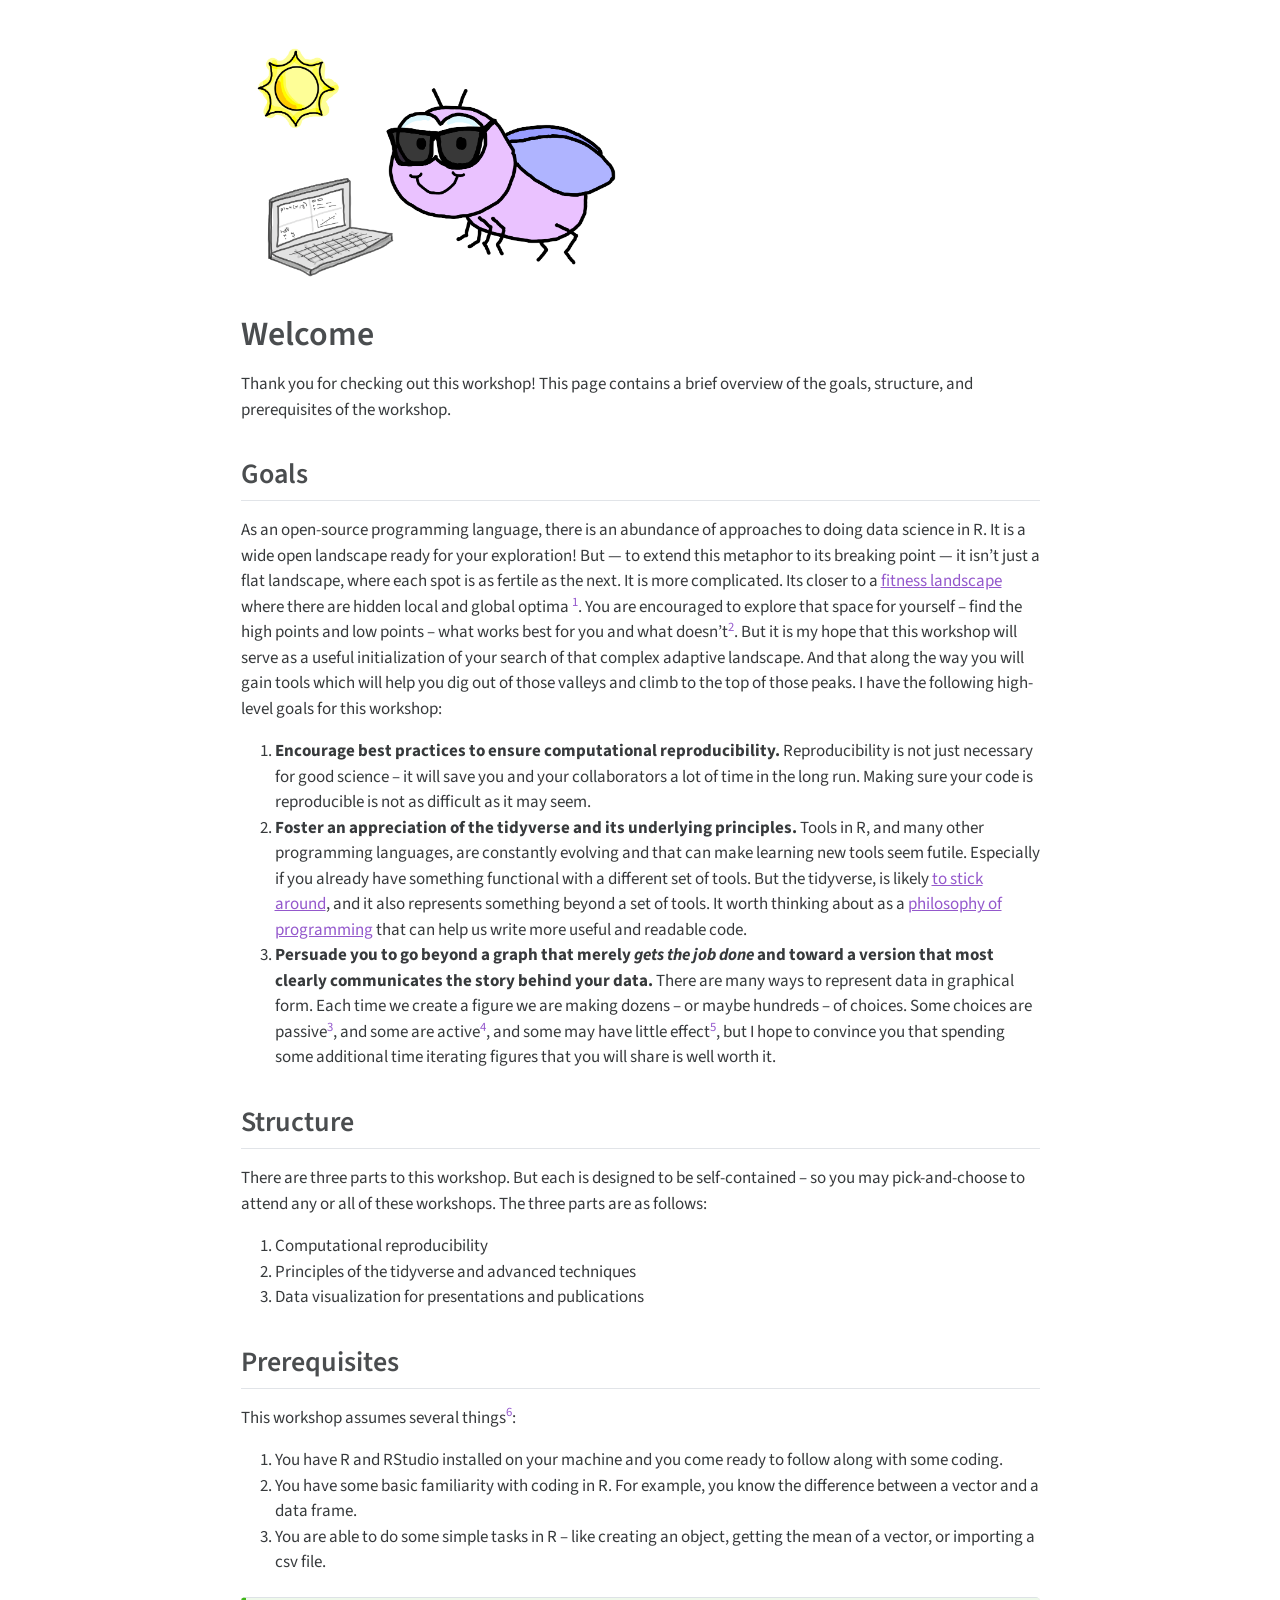
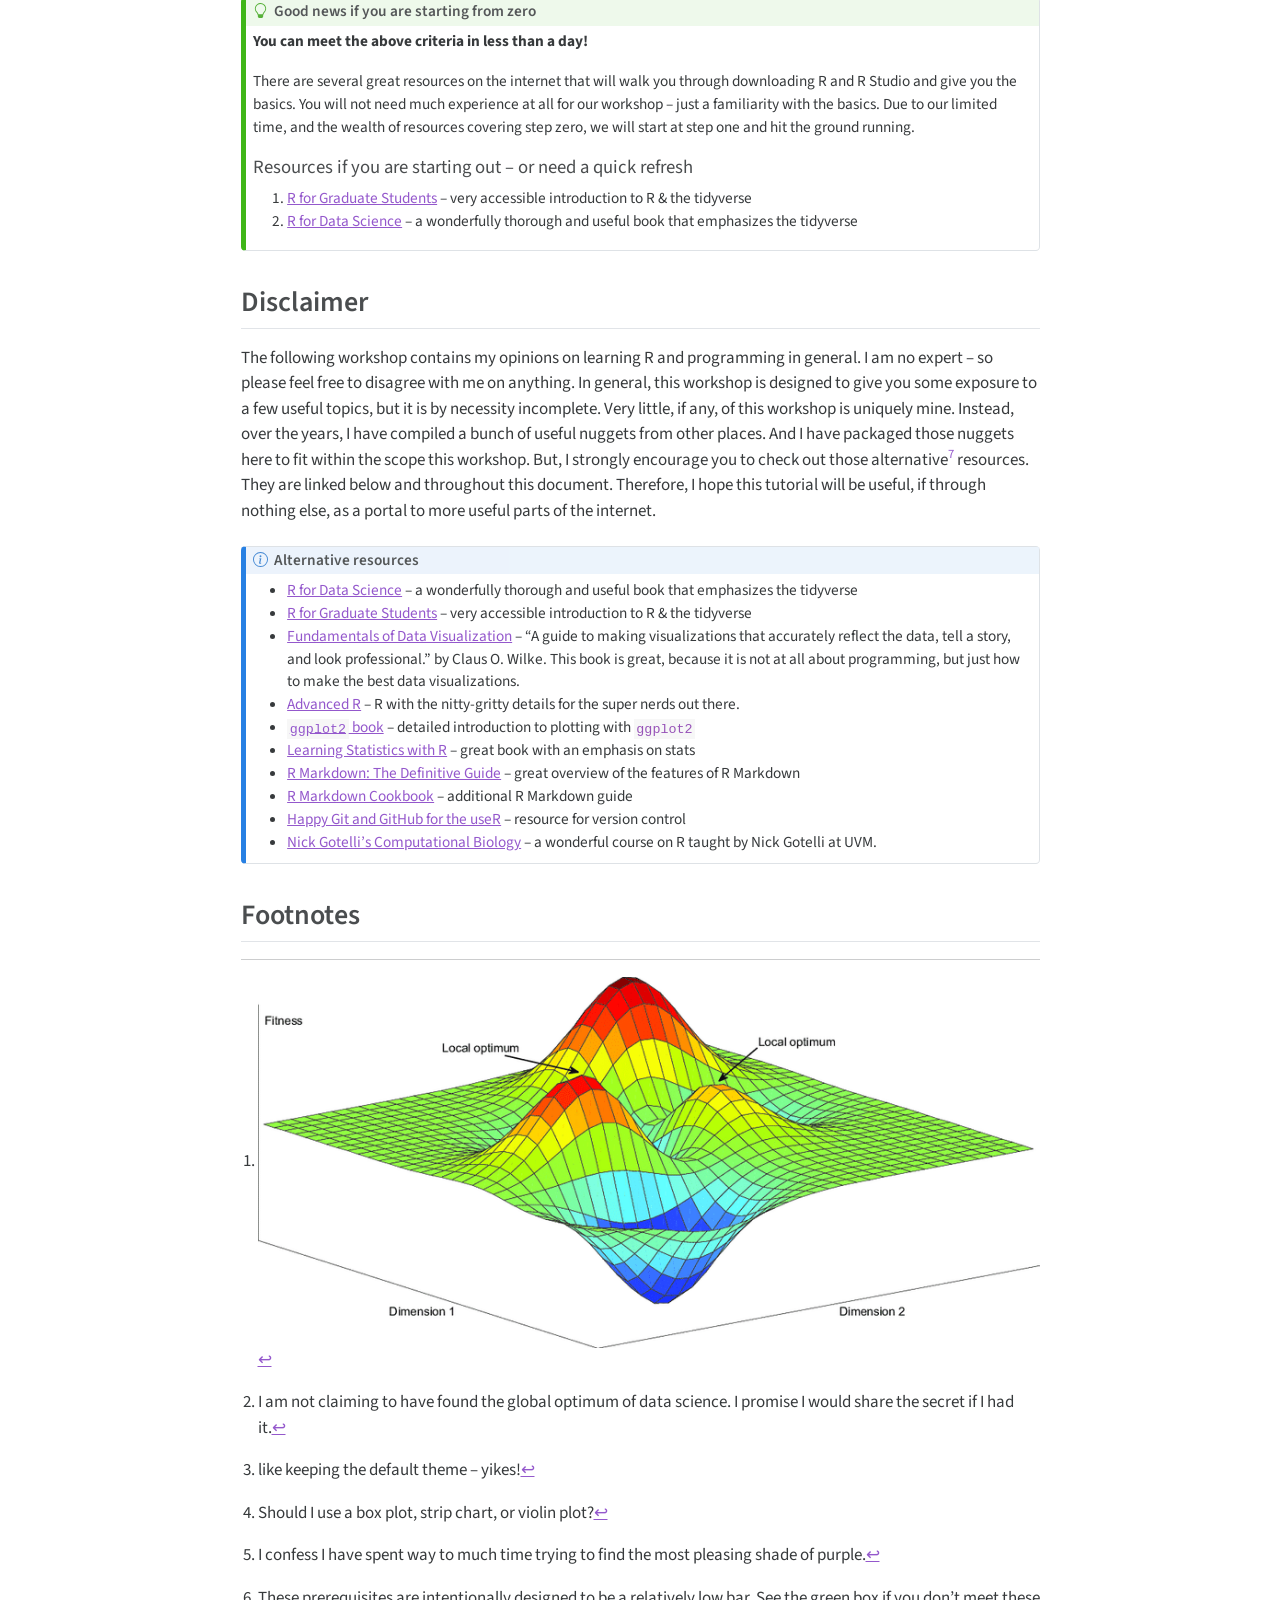
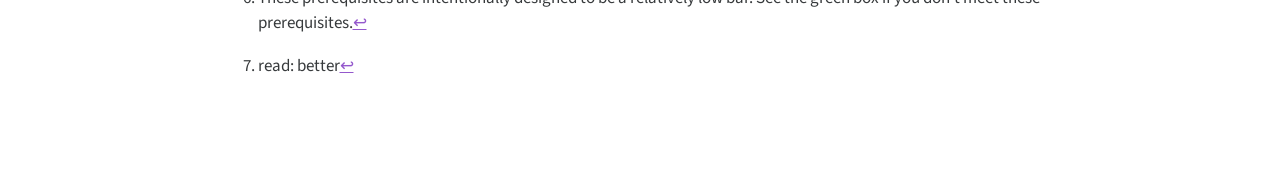
==== commit b87d7b25: "Update docs directory." ====
--- a/docs/index.html
+++ b/docs/index.html
@@ -1,8 +1,414 @@
-<html xmlns="http://www.w3.org/1999/xhtml">    
-  <head>      
-    <title>Redirect to data_viz.html</title>      
-    <meta http-equiv="refresh" content="0;URL='data_viz.html'" />    
-  </head>    
-  <body> 
-  </body>  
-</html>     
+<!DOCTYPE html>
+<html xmlns="http://www.w3.org/1999/xhtml" lang="en" xml:lang="en"><head>
+
+<meta charset="utf-8">
+<meta name="generator" content="quarto-1.3.353">
+
+<meta name="viewport" content="width=device-width, initial-scale=1.0, user-scalable=yes">
+
+
+<title>index</title>
+<style>
+code{white-space: pre-wrap;}
+span.smallcaps{font-variant: small-caps;}
+div.columns{display: flex; gap: min(4vw, 1.5em);}
+div.column{flex: auto; overflow-x: auto;}
+div.hanging-indent{margin-left: 1.5em; text-indent: -1.5em;}
+ul.task-list{list-style: none;}
+ul.task-list li input[type="checkbox"] {
+  width: 0.8em;
+  margin: 0 0.8em 0.2em -1em; /* quarto-specific, see https://github.com/quarto-dev/quarto-cli/issues/4556 */ 
+  vertical-align: middle;
+}
+</style>
+
+
+<script src="site_libs/quarto-nav/quarto-nav.js"></script>
+<script src="site_libs/clipboard/clipboard.min.js"></script>
+<script src="site_libs/quarto-search/autocomplete.umd.js"></script>
+<script src="site_libs/quarto-search/fuse.min.js"></script>
+<script src="site_libs/quarto-search/quarto-search.js"></script>
+<meta name="quarto:offset" content="./">
+<script src="site_libs/quarto-html/quarto.js"></script>
+<script src="site_libs/quarto-html/popper.min.js"></script>
+<script src="site_libs/quarto-html/tippy.umd.min.js"></script>
+<script src="site_libs/quarto-html/anchor.min.js"></script>
+<link href="site_libs/quarto-html/tippy.css" rel="stylesheet">
+<link href="site_libs/quarto-html/quarto-syntax-highlighting.css" rel="stylesheet" id="quarto-text-highlighting-styles">
+<script src="site_libs/bootstrap/bootstrap.min.js"></script>
+<link href="site_libs/bootstrap/bootstrap-icons.css" rel="stylesheet">
+<link href="site_libs/bootstrap/bootstrap.min.css" rel="stylesheet" id="quarto-bootstrap" data-mode="light">
+<script id="quarto-search-options" type="application/json">{
+  "location": "sidebar",
+  "copy-button": false,
+  "collapse-after": 3,
+  "panel-placement": "start",
+  "type": "textbox",
+  "limit": 20,
+  "language": {
+    "search-no-results-text": "No results",
+    "search-matching-documents-text": "matching documents",
+    "search-copy-link-title": "Copy link to search",
+    "search-hide-matches-text": "Hide additional matches",
+    "search-more-match-text": "more match in this document",
+    "search-more-matches-text": "more matches in this document",
+    "search-clear-button-title": "Clear",
+    "search-detached-cancel-button-title": "Cancel",
+    "search-submit-button-title": "Submit"
+  }
+}</script>
+
+
+</head>
+
+<body class="fullcontent">
+
+<div id="quarto-search-results"></div>
+<!-- content -->
+<div id="quarto-content" class="quarto-container page-columns page-rows-contents page-layout-article">
+<!-- sidebar -->
+<!-- margin-sidebar -->
+    
+<!-- main -->
+<main class="content" id="quarto-document-content">
+
+
+
+<p><img src="r_fly.jpg" class="img-fluid" style="width:50.0%"></p>
+<section id="welcome" class="level1 unnumbered">
+<h1 class="unnumbered">Welcome</h1>
+<p>Thank you for checking out this workshop! This page contains a brief overview of the goals, structure, and prerequisites of the workshop.</p>
+<section id="goals" class="level2 unnumbered">
+<h2 class="unnumbered anchored" data-anchor-id="goals">Goals</h2>
+<p>As an open-source programming language, there is an abundance of approaches to doing data science in R. It is a wide open landscape ready for your exploration! But — to extend this metaphor to its breaking point — it isn’t just a flat landscape, where each spot is as fertile as the next. It is more complicated. Its closer to a <a href="https://en.wikipedia.org/wiki/Fitness_landscape">fitness landscape</a> where there are hidden local and global optima <a href="#fn1" class="footnote-ref" id="fnref1" role="doc-noteref"><sup>1</sup></a>. You are encouraged to explore that space for yourself – find the high points and low points – what works best for you and what doesn’t<a href="#fn2" class="footnote-ref" id="fnref2" role="doc-noteref"><sup>2</sup></a>. But it is my hope that this workshop will serve as a useful initialization of your search of that complex adaptive landscape. And that along the way you will gain tools which will help you dig out of those valleys and climb to the top of those peaks. I have the following high-level goals for this workshop:</p>
+<ol type="1">
+<li><strong>Encourage best practices to ensure computational reproducibility.</strong> Reproducibility is not just necessary for good science – it will save you and your collaborators a lot of time in the long run. Making sure your code is reproducible is not as difficult as it may seem.</li>
+<li><strong>Foster an appreciation of the tidyverse and its underlying principles.</strong> Tools in R, and many other programming languages, are constantly evolving and that can make learning new tools seem futile. Especially if you already have something functional with a different set of tools. But the tidyverse, is likely <a href="https://lrdegeest.github.io/blog/totalverse">to stick around</a>, and it also represents something beyond a set of tools. It worth thinking about as a <a href="https://tidyverse.tidyverse.org/articles/manifesto.html" target="_blank">philosophy of programming</a> that can help us write more useful and readable code.</li>
+<li><strong>Persuade you to go beyond a graph that merely <em>gets the job done</em> and toward a version that most clearly communicates the story behind your data.</strong> There are many ways to represent data in graphical form. Each time we create a figure we are making dozens – or maybe hundreds – of choices. Some choices are passive<a href="#fn3" class="footnote-ref" id="fnref3" role="doc-noteref"><sup>3</sup></a>, and some are active<a href="#fn4" class="footnote-ref" id="fnref4" role="doc-noteref"><sup>4</sup></a>, and some may have little effect<a href="#fn5" class="footnote-ref" id="fnref5" role="doc-noteref"><sup>5</sup></a>, but I hope to convince you that spending some additional time iterating figures that you will share is well worth it.</li>
+</ol>
+</section>
+<section id="structure" class="level2 unnumbered">
+<h2 class="unnumbered anchored" data-anchor-id="structure">Structure</h2>
+<p>There are three parts to this workshop. But each is designed to be self-contained – so you may pick-and-choose to attend any or all of these workshops. The three parts are as follows:</p>
+<ol type="1">
+<li>Computational reproducibility</li>
+<li>Principles of the tidyverse and advanced techniques</li>
+<li>Data visualization for presentations and publications</li>
+</ol>
+</section>
+<section id="prerequisites" class="level2">
+<h2 class="anchored" data-anchor-id="prerequisites">Prerequisites</h2>
+<p>This workshop assumes several things<a href="#fn6" class="footnote-ref" id="fnref6" role="doc-noteref"><sup>6</sup></a>:</p>
+<ol type="1">
+<li>You have R and RStudio installed on your machine and you come ready to follow along with some coding.</li>
+<li>You have some basic familiarity with coding in R. For example, you know the difference between a vector and a data frame.</li>
+<li>You are able to do some simple tasks in R – like creating an object, getting the mean of a vector, or importing a csv file.</li>
+</ol>
+<div class="callout callout-style-default callout-tip callout-titled">
+<div class="callout-header d-flex align-content-center">
+<div class="callout-icon-container">
+<i class="callout-icon"></i>
+</div>
+<div class="callout-title-container flex-fill">
+Good news if you are starting from zero
+</div>
+</div>
+<div class="callout-body-container callout-body">
+<p><strong>You can meet the above criteria in less than a day!</strong></p>
+<p>There are several great resources on the internet that will walk you through downloading R and R Studio and give you the basics. You will not need much experience at all for our workshop – just a familiarity with the basics. Due to our limited time, and the wealth of resources covering step zero, we will start at step one and hit the ground running.</p>
+<section id="resources-if-you-are-starting-out-or-need-a-quick-refresh" class="level5">
+<h5 class="anchored" data-anchor-id="resources-if-you-are-starting-out-or-need-a-quick-refresh">Resources if you are starting out – or need a quick refresh</h5>
+<ol type="1">
+<li><a href="https://bookdown.org/yih_huynh/Guide-to-R-Book/" target="_blank">R for Graduate Students</a> – very accessible introduction to R &amp; the tidyverse</li>
+<li><a href="https://r4ds.hadley.nz/" target="_blank">R for Data Science</a> – a wonderfully thorough and useful book that emphasizes the tidyverse</li>
+</ol>
+</section>
+</div>
+</div>
+</section>
+<section id="disclaimer" class="level2 unnumbered">
+<h2 class="unnumbered anchored" data-anchor-id="disclaimer">Disclaimer</h2>
+<p>The following workshop contains my opinions on learning R and programming in general. I am no expert – so please feel free to disagree with me on anything. In general, this workshop is designed to give you some exposure to a few useful topics, but it is by necessity incomplete. Very little, if any, of this workshop is uniquely mine. Instead, over the years, I have compiled a bunch of useful nuggets from other places. And I have packaged those nuggets here to fit within the scope this workshop. But, I strongly encourage you to check out those alternative<a href="#fn7" class="footnote-ref" id="fnref7" role="doc-noteref"><sup>7</sup></a> resources. They are linked below and throughout this document. Therefore, I hope this tutorial will be useful, if through nothing else, as a portal to more useful parts of the internet.</p>
+<div class="callout callout-style-default callout-note callout-titled">
+<div class="callout-header d-flex align-content-center">
+<div class="callout-icon-container">
+<i class="callout-icon"></i>
+</div>
+<div class="callout-title-container flex-fill">
+Alternative resources
+</div>
+</div>
+<div class="callout-body-container callout-body">
+<ul>
+<li><a href="https://r4ds.hadley.nz/" target="_blank">R for Data Science</a> – a wonderfully thorough and useful book that emphasizes the tidyverse</li>
+<li><a href="https://bookdown.org/yih_huynh/Guide-to-R-Book/" target="_blank">R for Graduate Students</a> – very accessible introduction to R &amp; the tidyverse</li>
+<li><a href="https://clauswilke.com/dataviz/" target="_blank">Fundamentals of Data Visualization</a> – “A guide to making visualizations that accurately reflect the data, tell a story, and look professional.” by Claus O. Wilke. This book is great, because it is not at all about programming, but just how to make the best data visualizations.</li>
+<li><a href="https://adv-r.hadley.nz/index/" target="_blank">Advanced R</a> – R with the nitty-gritty details for the super nerds out there.</li>
+<li><a href="https://ggplot2-book.org/" target="_blank"><code>ggplot2</code> book</a> – detailed introduction to plotting with <code>ggplot2</code></li>
+<li><a href="https://learningstatisticswithr.com/book/" target="_blank">Learning Statistics with R</a> – great book with an emphasis on stats</li>
+<li><a href="https://bookdown.org/yihui/rmarkdown/" target="_blank">R Markdown: The Definitive Guide</a> – great overview of the features of R Markdown</li>
+<li><a href="https://bookdown.org/yihui/rmarkdown-cookbook/" target="_blank">R Markdown Cookbook</a> – additional R Markdown guide</li>
+<li><a href="https://happygitwithr.com/index/" target="_blank">Happy Git and GitHub for the useR</a> – resource for version control</li>
+<li><a href="https://gotellilab.github.io/Bio381/" target="_blank">Nick Gotelli’s Computational Biology</a> – a wonderful course on R taught by Nick Gotelli at UVM.</li>
+</ul>
+</div>
+</div>
+</section>
+<section id="footnotes" class="level2 unnumbered">
+<h2 class="unnumbered anchored" data-anchor-id="footnotes">Footnotes</h2>
+
+
+</section>
+</section>
+<section id="footnotes" class="footnotes footnotes-end-of-document" role="doc-endnotes">
+<hr>
+<ol>
+<li id="fn1"><p><img src="fitness_landscape.png" class="img-fluid"><a href="#fnref1" class="footnote-back" role="doc-backlink">↩︎</a></p></li>
+<li id="fn2"><p>I am not claiming to have found the global optimum of data science. I promise I would share the secret if I had it.<a href="#fnref2" class="footnote-back" role="doc-backlink">↩︎</a></p></li>
+<li id="fn3"><p>like keeping the default theme – yikes!<a href="#fnref3" class="footnote-back" role="doc-backlink">↩︎</a></p></li>
+<li id="fn4"><p>Should I use a box plot, strip chart, or violin plot?<a href="#fnref4" class="footnote-back" role="doc-backlink">↩︎</a></p></li>
+<li id="fn5"><p>I confess I have spent way to much time trying to find the most pleasing shade of purple.<a href="#fnref5" class="footnote-back" role="doc-backlink">↩︎</a></p></li>
+<li id="fn6"><p>These prerequisites are intentionally designed to be a relatively low bar. See the green box if you don’t meet these prerequisites.<a href="#fnref6" class="footnote-back" role="doc-backlink">↩︎</a></p></li>
+<li id="fn7"><p>read: better<a href="#fnref7" class="footnote-back" role="doc-backlink">↩︎</a></p></li>
+</ol>
+</section>
+
+</main> <!-- /main -->
+<script id="quarto-html-after-body" type="application/javascript">
+window.document.addEventListener("DOMContentLoaded", function (event) {
+  const toggleBodyColorMode = (bsSheetEl) => {
+    const mode = bsSheetEl.getAttribute("data-mode");
+    const bodyEl = window.document.querySelector("body");
+    if (mode === "dark") {
+      bodyEl.classList.add("quarto-dark");
+      bodyEl.classList.remove("quarto-light");
+    } else {
+      bodyEl.classList.add("quarto-light");
+      bodyEl.classList.remove("quarto-dark");
+    }
+  }
+  const toggleBodyColorPrimary = () => {
+    const bsSheetEl = window.document.querySelector("link#quarto-bootstrap");
+    if (bsSheetEl) {
+      toggleBodyColorMode(bsSheetEl);
+    }
+  }
+  toggleBodyColorPrimary();  
+  const icon = "";
+  const anchorJS = new window.AnchorJS();
+  anchorJS.options = {
+    placement: 'right',
+    icon: icon
+  };
+  anchorJS.add('.anchored');
+  const isCodeAnnotation = (el) => {
+    for (const clz of el.classList) {
+      if (clz.startsWith('code-annotation-')) {                     
+        return true;
+      }
+    }
+    return false;
+  }
+  const clipboard = new window.ClipboardJS('.code-copy-button', {
+    text: function(trigger) {
+      const codeEl = trigger.previousElementSibling.cloneNode(true);
+      for (const childEl of codeEl.children) {
+        if (isCodeAnnotation(childEl)) {
+          childEl.remove();
+        }
+      }
+      return codeEl.innerText;
+    }
+  });
+  clipboard.on('success', function(e) {
+    // button target
+    const button = e.trigger;
+    // don't keep focus
+    button.blur();
+    // flash "checked"
+    button.classList.add('code-copy-button-checked');
+    var currentTitle = button.getAttribute("title");
+    button.setAttribute("title", "Copied!");
+    let tooltip;
+    if (window.bootstrap) {
+      button.setAttribute("data-bs-toggle", "tooltip");
+      button.setAttribute("data-bs-placement", "left");
+      button.setAttribute("data-bs-title", "Copied!");
+      tooltip = new bootstrap.Tooltip(button, 
+        { trigger: "manual", 
+          customClass: "code-copy-button-tooltip",
+          offset: [0, -8]});
+      tooltip.show();    
+    }
+    setTimeout(function() {
+      if (tooltip) {
+        tooltip.hide();
+        button.removeAttribute("data-bs-title");
+        button.removeAttribute("data-bs-toggle");
+        button.removeAttribute("data-bs-placement");
+      }
+      button.setAttribute("title", currentTitle);
+      button.classList.remove('code-copy-button-checked');
+    }, 1000);
+    // clear code selection
+    e.clearSelection();
+  });
+  function tippyHover(el, contentFn) {
+    const config = {
+      allowHTML: true,
+      content: contentFn,
+      maxWidth: 500,
+      delay: 100,
+      arrow: false,
+      appendTo: function(el) {
+          return el.parentElement;
+      },
+      interactive: true,
+      interactiveBorder: 10,
+      theme: 'quarto',
+      placement: 'bottom-start'
+    };
+    window.tippy(el, config); 
+  }
+  const noterefs = window.document.querySelectorAll('a[role="doc-noteref"]');
+  for (var i=0; i<noterefs.length; i++) {
+    const ref = noterefs[i];
+    tippyHover(ref, function() {
+      // use id or data attribute instead here
+      let href = ref.getAttribute('data-footnote-href') || ref.getAttribute('href');
+      try { href = new URL(href).hash; } catch {}
+      const id = href.replace(/^#\/?/, "");
+      const note = window.document.getElementById(id);
+      return note.innerHTML;
+    });
+  }
+      let selectedAnnoteEl;
+      const selectorForAnnotation = ( cell, annotation) => {
+        let cellAttr = 'data-code-cell="' + cell + '"';
+        let lineAttr = 'data-code-annotation="' +  annotation + '"';
+        const selector = 'span[' + cellAttr + '][' + lineAttr + ']';
+        return selector;
+      }
+      const selectCodeLines = (annoteEl) => {
+        const doc = window.document;
+        const targetCell = annoteEl.getAttribute("data-target-cell");
+        const targetAnnotation = annoteEl.getAttribute("data-target-annotation");
+        const annoteSpan = window.document.querySelector(selectorForAnnotation(targetCell, targetAnnotation));
+        const lines = annoteSpan.getAttribute("data-code-lines").split(",");
+        const lineIds = lines.map((line) => {
+          return targetCell + "-" + line;
+        })
+        let top = null;
+        let height = null;
+        let parent = null;
+        if (lineIds.length > 0) {
+            //compute the position of the single el (top and bottom and make a div)
+            const el = window.document.getElementById(lineIds[0]);
+            top = el.offsetTop;
+            height = el.offsetHeight;
+            parent = el.parentElement.parentElement;
+          if (lineIds.length > 1) {
+            const lastEl = window.document.getElementById(lineIds[lineIds.length - 1]);
+            const bottom = lastEl.offsetTop + lastEl.offsetHeight;
+            height = bottom - top;
+          }
+          if (top !== null && height !== null && parent !== null) {
+            // cook up a div (if necessary) and position it 
+            let div = window.document.getElementById("code-annotation-line-highlight");
+            if (div === null) {
+              div = window.document.createElement("div");
+              div.setAttribute("id", "code-annotation-line-highlight");
+              div.style.position = 'absolute';
+              parent.appendChild(div);
+            }
+            div.style.top = top - 2 + "px";
+            div.style.height = height + 4 + "px";
+            let gutterDiv = window.document.getElementById("code-annotation-line-highlight-gutter");
+            if (gutterDiv === null) {
+              gutterDiv = window.document.createElement("div");
+              gutterDiv.setAttribute("id", "code-annotation-line-highlight-gutter");
+              gutterDiv.style.position = 'absolute';
+              const codeCell = window.document.getElementById(targetCell);
+              const gutter = codeCell.querySelector('.code-annotation-gutter');
+              gutter.appendChild(gutterDiv);
+            }
+            gutterDiv.style.top = top - 2 + "px";
+            gutterDiv.style.height = height + 4 + "px";
+          }
+          selectedAnnoteEl = annoteEl;
+        }
+      };
+      const unselectCodeLines = () => {
+        const elementsIds = ["code-annotation-line-highlight", "code-annotation-line-highlight-gutter"];
+        elementsIds.forEach((elId) => {
+          const div = window.document.getElementById(elId);
+          if (div) {
+            div.remove();
+          }
+        });
+        selectedAnnoteEl = undefined;
+      };
+      // Attach click handler to the DT
+      const annoteDls = window.document.querySelectorAll('dt[data-target-cell]');
+      for (const annoteDlNode of annoteDls) {
+        annoteDlNode.addEventListener('click', (event) => {
+          const clickedEl = event.target;
+          if (clickedEl !== selectedAnnoteEl) {
+            unselectCodeLines();
+            const activeEl = window.document.querySelector('dt[data-target-cell].code-annotation-active');
+            if (activeEl) {
+              activeEl.classList.remove('code-annotation-active');
+            }
+            selectCodeLines(clickedEl);
+            clickedEl.classList.add('code-annotation-active');
+          } else {
+            // Unselect the line
+            unselectCodeLines();
+            clickedEl.classList.remove('code-annotation-active');
+          }
+        });
+      }
+  const findCites = (el) => {
+    const parentEl = el.parentElement;
+    if (parentEl) {
+      const cites = parentEl.dataset.cites;
+      if (cites) {
+        return {
+          el,
+          cites: cites.split(' ')
+        };
+      } else {
+        return findCites(el.parentElement)
+      }
+    } else {
+      return undefined;
+    }
+  };
+  var bibliorefs = window.document.querySelectorAll('a[role="doc-biblioref"]');
+  for (var i=0; i<bibliorefs.length; i++) {
+    const ref = bibliorefs[i];
+    const citeInfo = findCites(ref);
+    if (citeInfo) {
+      tippyHover(citeInfo.el, function() {
+        var popup = window.document.createElement('div');
+        citeInfo.cites.forEach(function(cite) {
+          var citeDiv = window.document.createElement('div');
+          citeDiv.classList.add('hanging-indent');
+          citeDiv.classList.add('csl-entry');
+          var biblioDiv = window.document.getElementById('ref-' + cite);
+          if (biblioDiv) {
+            citeDiv.innerHTML = biblioDiv.innerHTML;
+          }
+          popup.appendChild(citeDiv);
+        });
+        return popup.innerHTML;
+      });
+    }
+  }
+});
+</script>
+</div> <!-- /content -->
+
+
+
+</body></html>
--- a/docs/site_libs/quarto-html/tippy.css
+++ b/docs/site_libs/quarto-html/tippy.css
@@ -0,0 +1 @@
+.tippy-box[data-animation=fade][data-state=hidden]{opacity:0}[data-tippy-root]{max-width:calc(100vw - 10px)}.tippy-box{position:relative;background-color:#333;color:#fff;border-radius:4px;font-size:14px;line-height:1.4;white-space:normal;outline:0;transition-property:transform,visibility,opacity}.tippy-box[data-placement^=top]>.tippy-arrow{bottom:0}.tippy-box[data-placement^=top]>.tippy-arrow:before{bottom:-7px;left:0;border-width:8px 8px 0;border-top-color:initial;transform-origin:center top}.tippy-box[data-placement^=bottom]>.tippy-arrow{top:0}.tippy-box[data-placement^=bottom]>.tippy-arrow:before{top:-7px;left:0;border-width:0 8px 8px;border-bottom-color:initial;transform-origin:center bottom}.tippy-box[data-placement^=left]>.tippy-arrow{right:0}.tippy-box[data-placement^=left]>.tippy-arrow:before{border-width:8px 0 8px 8px;border-left-color:initial;right:-7px;transform-origin:center left}.tippy-box[data-placement^=right]>.tippy-arrow{left:0}.tippy-box[data-placement^=right]>.tippy-arrow:before{left:-7px;border-width:8px 8px 8px 0;border-right-color:initial;transform-origin:center right}.tippy-box[data-inertia][data-state=visible]{transition-timing-function:cubic-bezier(.54,1.5,.38,1.11)}.tippy-arrow{width:16px;height:16px;color:#333}.tippy-arrow:before{content:"";position:absolute;border-color:transparent;border-style:solid}.tippy-content{position:relative;padding:5px 9px;z-index:1}
--- a/docs/site_libs/quarto-html/quarto-syntax-highlighting.css
+++ b/docs/site_libs/quarto-html/quarto-syntax-highlighting.css
@@ -0,0 +1,203 @@
+/* quarto syntax highlight colors */
+:root {
+  --quarto-hl-ot-color: #003B4F;
+  --quarto-hl-at-color: #657422;
+  --quarto-hl-ss-color: #20794D;
+  --quarto-hl-an-color: #5E5E5E;
+  --quarto-hl-fu-color: #4758AB;
+  --quarto-hl-st-color: #20794D;
+  --quarto-hl-cf-color: #003B4F;
+  --quarto-hl-op-color: #5E5E5E;
+  --quarto-hl-er-color: #AD0000;
+  --quarto-hl-bn-color: #AD0000;
+  --quarto-hl-al-color: #AD0000;
+  --quarto-hl-va-color: #111111;
+  --quarto-hl-bu-color: inherit;
+  --quarto-hl-ex-color: inherit;
+  --quarto-hl-pp-color: #AD0000;
+  --quarto-hl-in-color: #5E5E5E;
+  --quarto-hl-vs-color: #20794D;
+  --quarto-hl-wa-color: #5E5E5E;
+  --quarto-hl-do-color: #5E5E5E;
+  --quarto-hl-im-color: #00769E;
+  --quarto-hl-ch-color: #20794D;
+  --quarto-hl-dt-color: #AD0000;
+  --quarto-hl-fl-color: #AD0000;
+  --quarto-hl-co-color: #5E5E5E;
+  --quarto-hl-cv-color: #5E5E5E;
+  --quarto-hl-cn-color: #8f5902;
+  --quarto-hl-sc-color: #5E5E5E;
+  --quarto-hl-dv-color: #AD0000;
+  --quarto-hl-kw-color: #003B4F;
+}
+
+/* other quarto variables */
+:root {
+  --quarto-font-monospace: SFMono-Regular, Menlo, Monaco, Consolas, "Liberation Mono", "Courier New", monospace;
+}
+
+pre > code.sourceCode > span {
+  color: #003B4F;
+}
+
+code span {
+  color: #003B4F;
+}
+
+code.sourceCode > span {
+  color: #003B4F;
+}
+
+div.sourceCode,
+div.sourceCode pre.sourceCode {
+  color: #003B4F;
+}
+
+code span.ot {
+  color: #003B4F;
+  font-style: inherit;
+}
+
+code span.at {
+  color: #657422;
+  font-style: inherit;
+}
+
+code span.ss {
+  color: #20794D;
+  font-style: inherit;
+}
+
+code span.an {
+  color: #5E5E5E;
+  font-style: inherit;
+}
+
+code span.fu {
+  color: #4758AB;
+  font-style: inherit;
+}
+
+code span.st {
+  color: #20794D;
+  font-style: inherit;
+}
+
+code span.cf {
+  color: #003B4F;
+  font-style: inherit;
+}
+
+code span.op {
+  color: #5E5E5E;
+  font-style: inherit;
+}
+
+code span.er {
+  color: #AD0000;
+  font-style: inherit;
+}
+
+code span.bn {
+  color: #AD0000;
+  font-style: inherit;
+}
+
+code span.al {
+  color: #AD0000;
+  font-style: inherit;
+}
+
+code span.va {
+  color: #111111;
+  font-style: inherit;
+}
+
+code span.bu {
+  font-style: inherit;
+}
+
+code span.ex {
+  font-style: inherit;
+}
+
+code span.pp {
+  color: #AD0000;
+  font-style: inherit;
+}
+
+code span.in {
+  color: #5E5E5E;
+  font-style: inherit;
+}
+
+code span.vs {
+  color: #20794D;
+  font-style: inherit;
+}
+
+code span.wa {
+  color: #5E5E5E;
+  font-style: italic;
+}
+
+code span.do {
+  color: #5E5E5E;
+  font-style: italic;
+}
+
+code span.im {
+  color: #00769E;
+  font-style: inherit;
+}
+
+code span.ch {
+  color: #20794D;
+  font-style: inherit;
+}
+
+code span.dt {
+  color: #AD0000;
+  font-style: inherit;
+}
+
+code span.fl {
+  color: #AD0000;
+  font-style: inherit;
+}
+
+code span.co {
+  color: #5E5E5E;
+  font-style: inherit;
+}
+
+code span.cv {
+  color: #5E5E5E;
+  font-style: italic;
+}
+
+code span.cn {
+  color: #8f5902;
+  font-style: inherit;
+}
+
+code span.sc {
+  color: #5E5E5E;
+  font-style: inherit;
+}
+
+code span.dv {
+  color: #AD0000;
+  font-style: inherit;
+}
+
+code span.kw {
+  color: #003B4F;
+  font-style: inherit;
+}
+
+.prevent-inlining {
+  content: "</";
+}
+
+/*# sourceMappingURL=debc5d5d77c3f9108843748ff7464032.css.map */
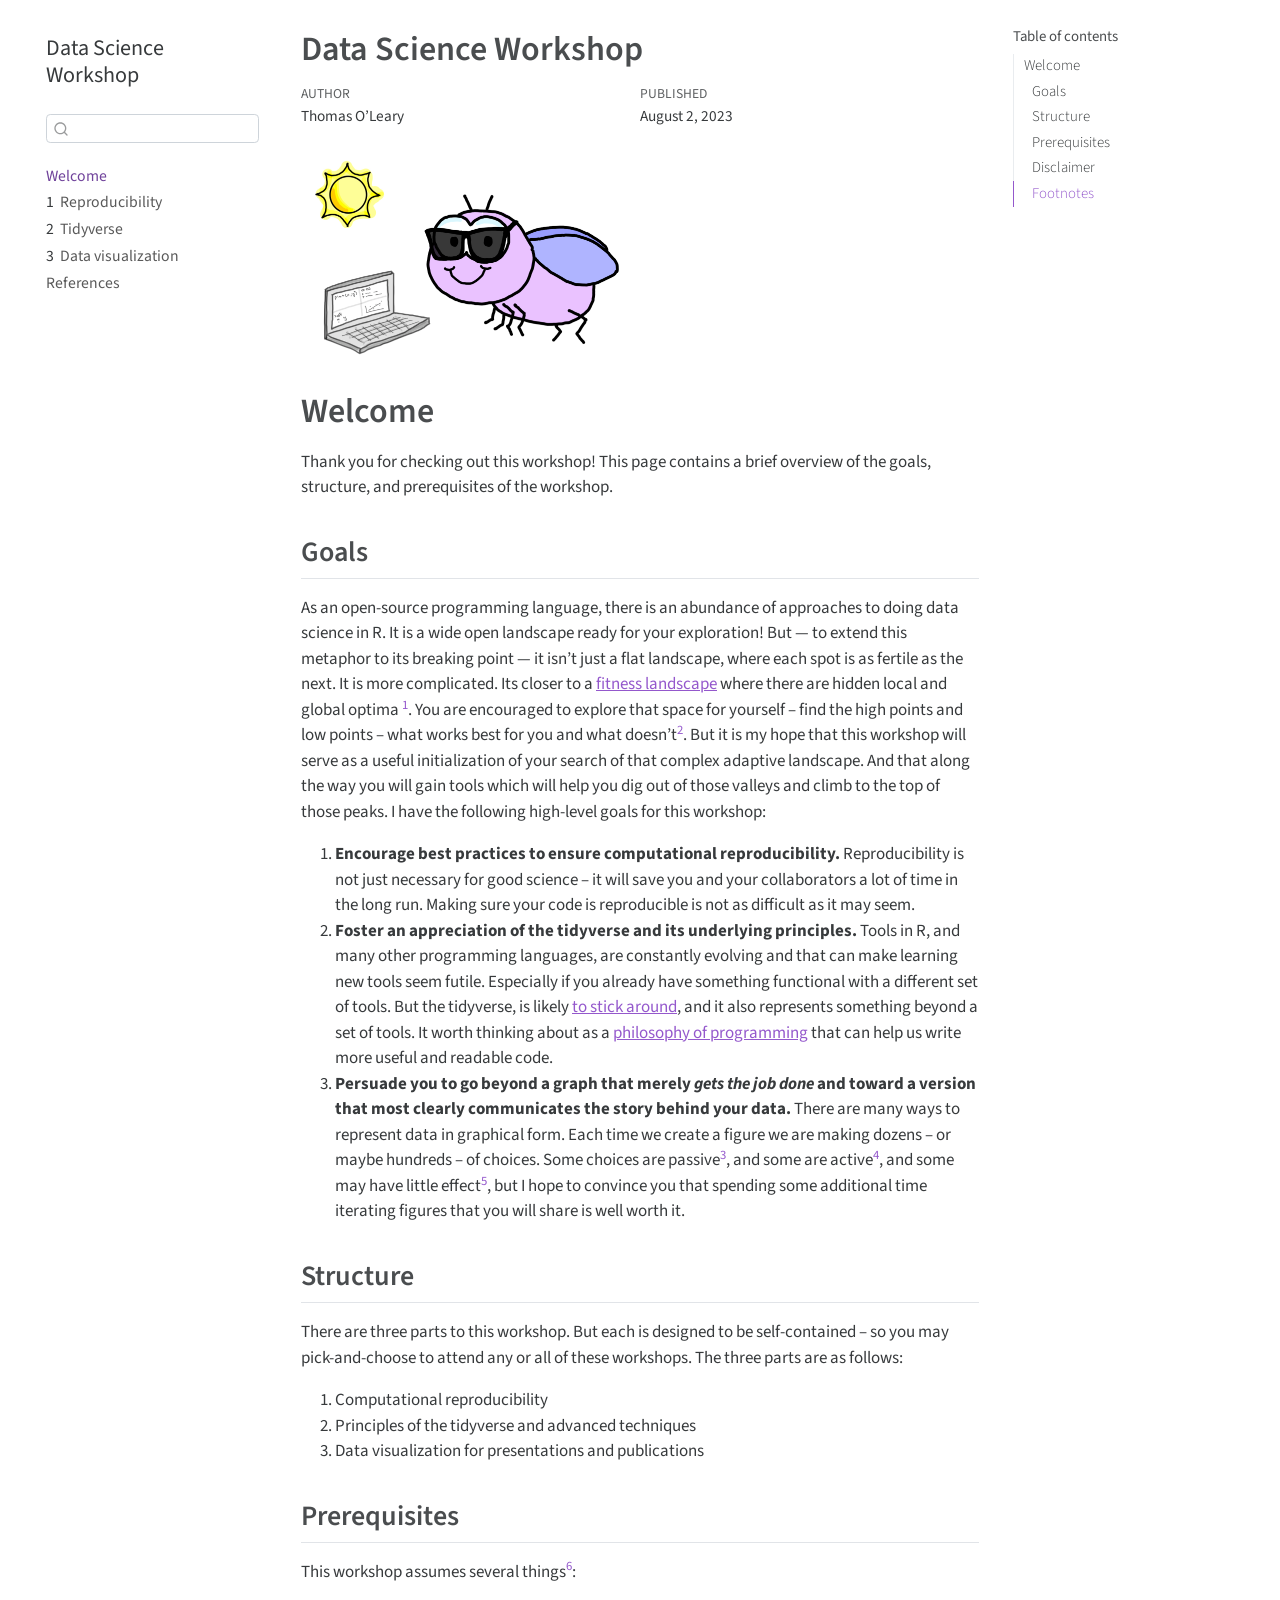
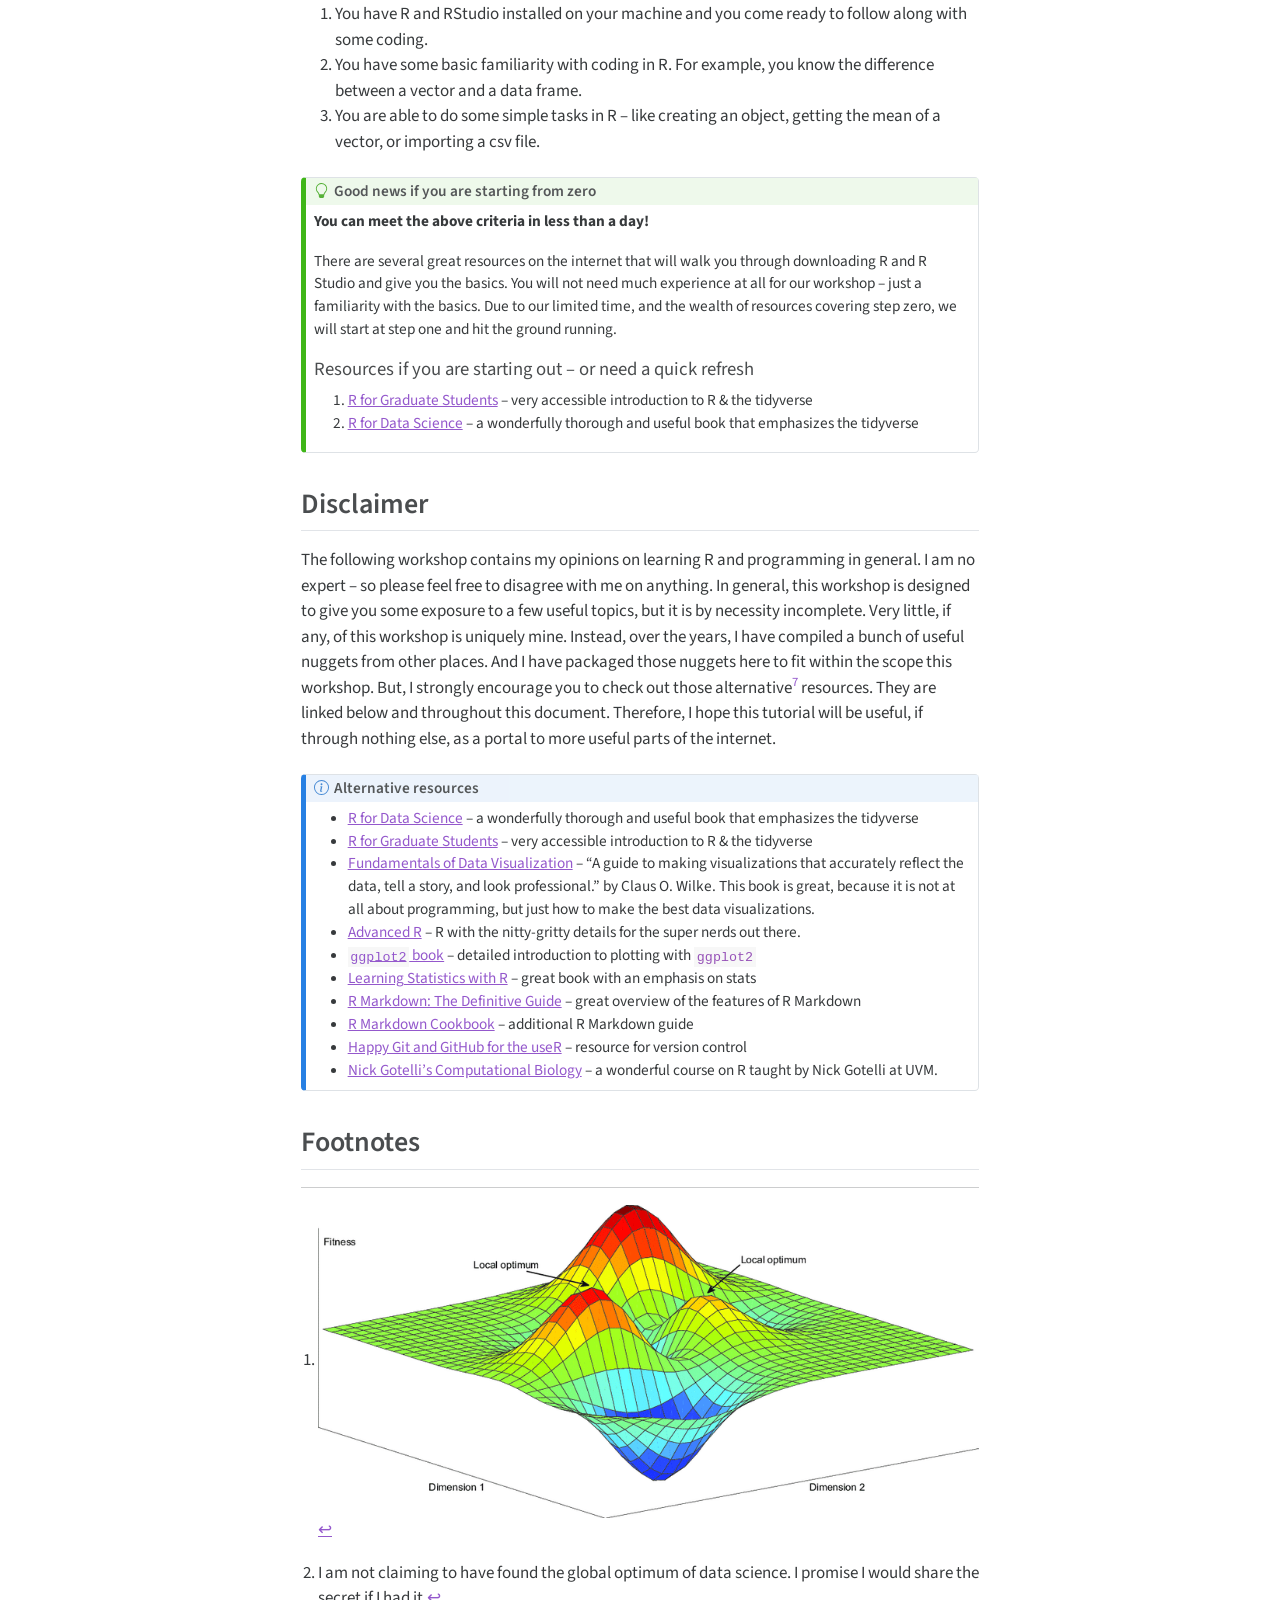
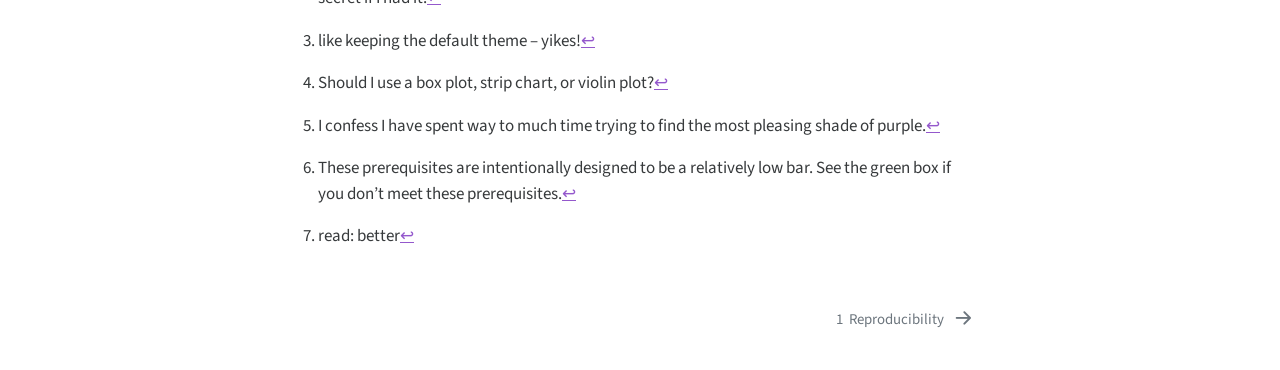
==== commit e3984bba: "Render book" ====
--- a/docs/index.html
+++ b/docs/index.html
@@ -6,8 +6,10 @@
 
 <meta name="viewport" content="width=device-width, initial-scale=1.0, user-scalable=yes">
 
-
-<title>index</title>
+<meta name="author" content="Thomas O’Leary">
+<meta name="dcterms.date" content="2023-08-02">
+
+<title>Data Science Workshop</title>
 <style>
 code{white-space: pre-wrap;}
 span.smallcaps{font-variant: small-caps;}
@@ -24,11 +26,13 @@
 
 
 <script src="site_libs/quarto-nav/quarto-nav.js"></script>
+<script src="site_libs/quarto-nav/headroom.min.js"></script>
 <script src="site_libs/clipboard/clipboard.min.js"></script>
 <script src="site_libs/quarto-search/autocomplete.umd.js"></script>
 <script src="site_libs/quarto-search/fuse.min.js"></script>
 <script src="site_libs/quarto-search/quarto-search.js"></script>
 <meta name="quarto:offset" content="./">
+<link href="./repro.html" rel="next">
 <script src="site_libs/quarto-html/quarto.js"></script>
 <script src="site_libs/quarto-html/popper.min.js"></script>
 <script src="site_libs/quarto-html/tippy.umd.min.js"></script>
@@ -61,18 +65,122 @@
 
 </head>
 
-<body class="fullcontent">
+<body class="nav-sidebar floating">
 
 <div id="quarto-search-results"></div>
+  <header id="quarto-header" class="headroom fixed-top">
+  <nav class="quarto-secondary-nav">
+    <div class="container-fluid d-flex">
+      <button type="button" class="quarto-btn-toggle btn" data-bs-toggle="collapse" data-bs-target="#quarto-sidebar,#quarto-sidebar-glass" aria-controls="quarto-sidebar" aria-expanded="false" aria-label="Toggle sidebar navigation" onclick="if (window.quartoToggleHeadroom) { window.quartoToggleHeadroom(); }">
+        <i class="bi bi-layout-text-sidebar-reverse"></i>
+      </button>
+      <nav class="quarto-page-breadcrumbs" aria-label="breadcrumb"><ol class="breadcrumb"><li class="breadcrumb-item"><a href="./index.html">Welcome</a></li></ol></nav>
+      <a class="flex-grow-1" role="button" data-bs-toggle="collapse" data-bs-target="#quarto-sidebar,#quarto-sidebar-glass" aria-controls="quarto-sidebar" aria-expanded="false" aria-label="Toggle sidebar navigation" onclick="if (window.quartoToggleHeadroom) { window.quartoToggleHeadroom(); }">      
+      </a>
+      <button type="button" class="btn quarto-search-button" aria-label="Search" onclick="window.quartoOpenSearch();">
+        <i class="bi bi-search"></i>
+      </button>
+    </div>
+  </nav>
+</header>
 <!-- content -->
 <div id="quarto-content" class="quarto-container page-columns page-rows-contents page-layout-article">
 <!-- sidebar -->
+  <nav id="quarto-sidebar" class="sidebar collapse collapse-horizontal sidebar-navigation floating overflow-auto">
+    <div class="pt-lg-2 mt-2 text-left sidebar-header">
+    <div class="sidebar-title mb-0 py-0">
+      <a href="./">Data Science Workshop</a> 
+    </div>
+      </div>
+        <div class="mt-2 flex-shrink-0 align-items-center">
+        <div class="sidebar-search">
+        <div id="quarto-search" class="" title="Search"></div>
+        </div>
+        </div>
+    <div class="sidebar-menu-container"> 
+    <ul class="list-unstyled mt-1">
+        <li class="sidebar-item">
+  <div class="sidebar-item-container"> 
+  <a href="./index.html" class="sidebar-item-text sidebar-link active">
+ <span class="menu-text">Welcome</span></a>
+  </div>
+</li>
+        <li class="sidebar-item">
+  <div class="sidebar-item-container"> 
+  <a href="./repro.html" class="sidebar-item-text sidebar-link">
+ <span class="menu-text"><span class="chapter-number">1</span>&nbsp; <span class="chapter-title">Reproducibility</span></span></a>
+  </div>
+</li>
+        <li class="sidebar-item">
+  <div class="sidebar-item-container"> 
+  <a href="./tidyverse.html" class="sidebar-item-text sidebar-link">
+ <span class="menu-text"><span class="chapter-number">2</span>&nbsp; <span class="chapter-title">Tidyverse</span></span></a>
+  </div>
+</li>
+        <li class="sidebar-item">
+  <div class="sidebar-item-container"> 
+  <a href="./data_viz.html" class="sidebar-item-text sidebar-link">
+ <span class="menu-text"><span class="chapter-number">3</span>&nbsp; <span class="chapter-title">Data visualization</span></span></a>
+  </div>
+</li>
+        <li class="sidebar-item">
+  <div class="sidebar-item-container"> 
+  <a href="./references.html" class="sidebar-item-text sidebar-link">
+ <span class="menu-text">References</span></a>
+  </div>
+</li>
+    </ul>
+    </div>
+</nav>
+<div id="quarto-sidebar-glass" data-bs-toggle="collapse" data-bs-target="#quarto-sidebar,#quarto-sidebar-glass"></div>
 <!-- margin-sidebar -->
-    
+    <div id="quarto-margin-sidebar" class="sidebar margin-sidebar">
+        <nav id="TOC" role="doc-toc" class="toc-active">
+    <h2 id="toc-title">Table of contents</h2>
+   
+  <ul>
+  <li><a href="#welcome" id="toc-welcome" class="nav-link active" data-scroll-target="#welcome">Welcome</a>
+  <ul class="collapse">
+  <li><a href="#goals" id="toc-goals" class="nav-link" data-scroll-target="#goals">Goals</a></li>
+  <li><a href="#structure" id="toc-structure" class="nav-link" data-scroll-target="#structure">Structure</a></li>
+  <li><a href="#prerequisites" id="toc-prerequisites" class="nav-link" data-scroll-target="#prerequisites">Prerequisites</a></li>
+  <li><a href="#disclaimer" id="toc-disclaimer" class="nav-link" data-scroll-target="#disclaimer">Disclaimer</a></li>
+  <li><a href="#footnotes" id="toc-footnotes" class="nav-link" data-scroll-target="#footnotes">Footnotes</a></li>
+  </ul></li>
+  </ul>
+</nav>
+    </div>
 <!-- main -->
 <main class="content" id="quarto-document-content">
 
-
+<header id="title-block-header" class="quarto-title-block default">
+<div class="quarto-title">
+<h1 class="title">Data Science Workshop</h1>
+</div>
+
+
+
+<div class="quarto-title-meta">
+
+    <div>
+    <div class="quarto-title-meta-heading">Author</div>
+    <div class="quarto-title-meta-contents">
+             <p>Thomas O’Leary </p>
+          </div>
+  </div>
+    
+    <div>
+    <div class="quarto-title-meta-heading">Published</div>
+    <div class="quarto-title-meta-contents">
+      <p class="date">August 2, 2023</p>
+    </div>
+  </div>
+  
+    
+  </div>
+  
+
+</header>
 
 <p><img src="r_fly.jpg" class="img-fluid" style="width:50.0%"></p>
 <section id="welcome" class="level1 unnumbered">
@@ -407,6 +515,15 @@
   }
 });
 </script>
+<nav class="page-navigation">
+  <div class="nav-page nav-page-previous">
+  </div>
+  <div class="nav-page nav-page-next">
+      <a href="./repro.html" class="pagination-link">
+        <span class="nav-page-text"><span class="chapter-number">1</span>&nbsp; <span class="chapter-title">Reproducibility</span></span> <i class="bi bi-arrow-right-short"></i>
+      </a>
+  </div>
+</nav>
 </div> <!-- /content -->
 
 
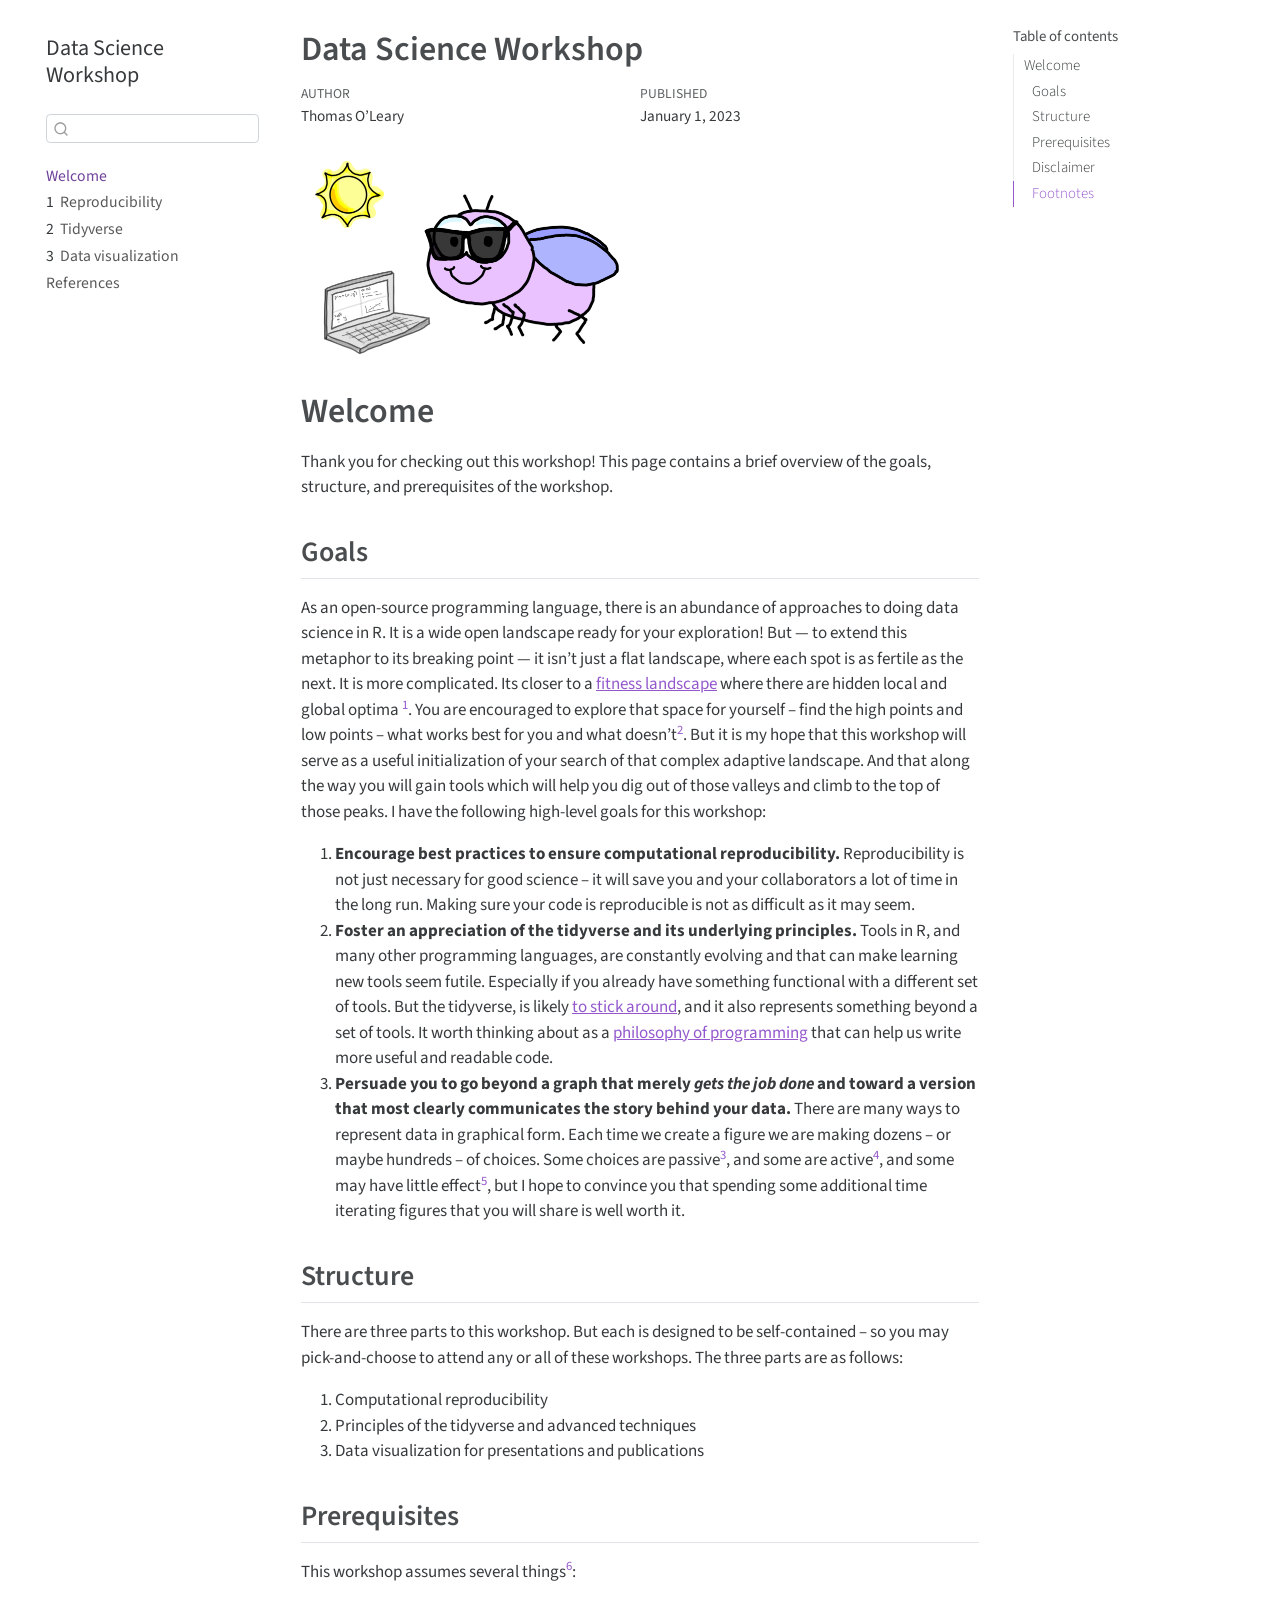
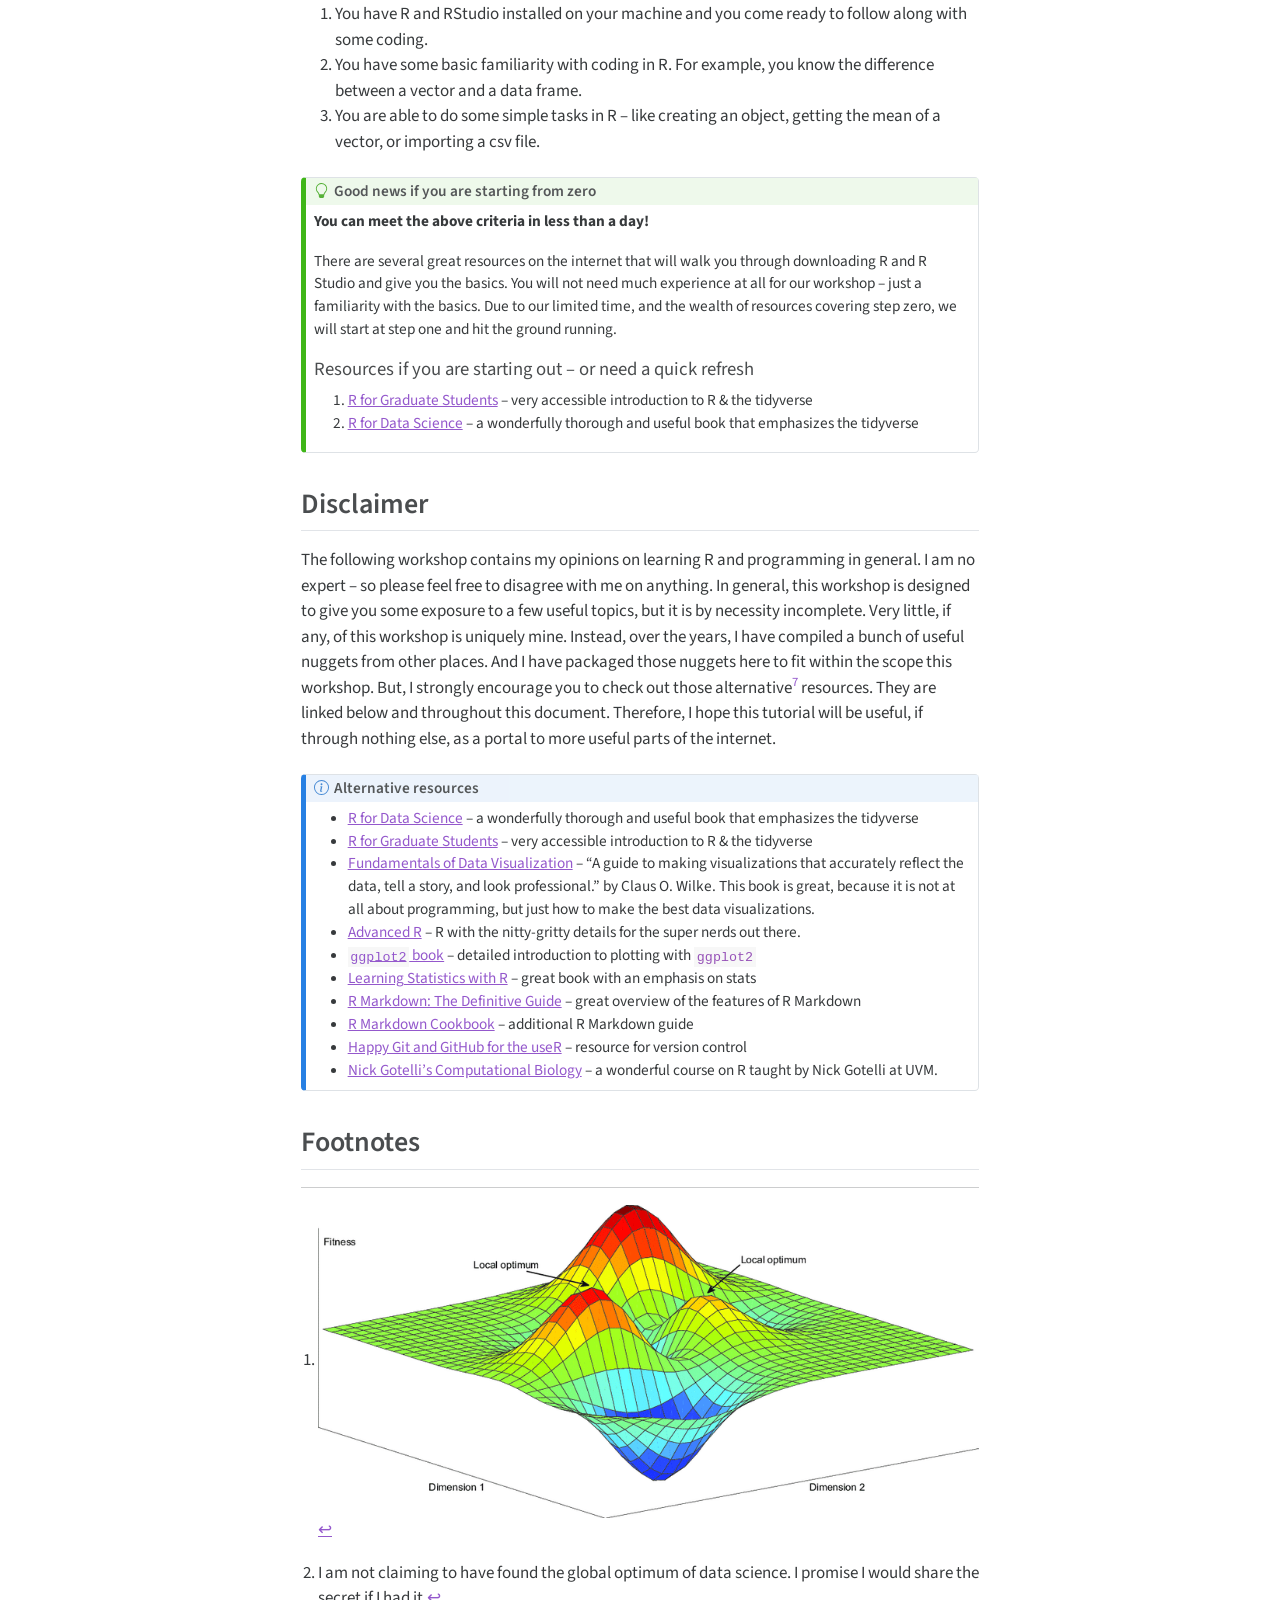
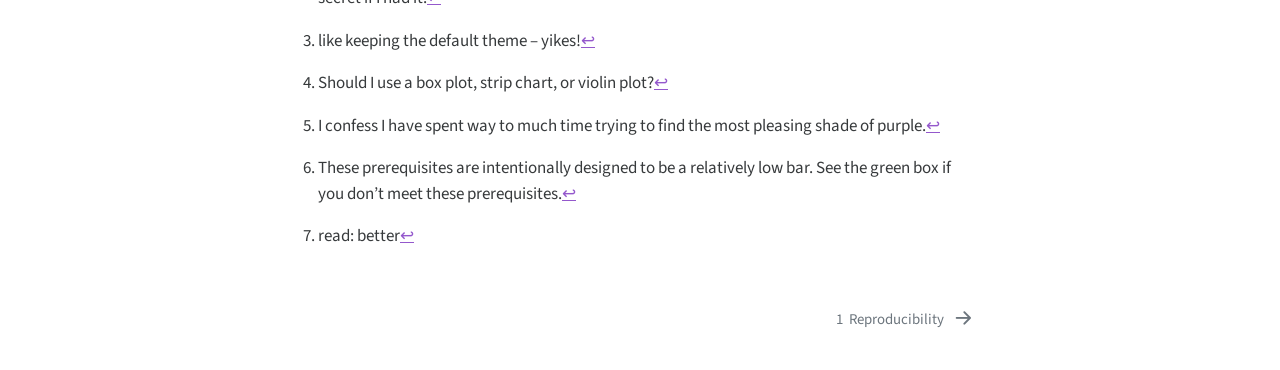
==== commit c0825208: "Update date" ====
--- a/docs/index.html
+++ b/docs/index.html
@@ -7,7 +7,7 @@
 <meta name="viewport" content="width=device-width, initial-scale=1.0, user-scalable=yes">
 
 <meta name="author" content="Thomas O’Leary">
-<meta name="dcterms.date" content="2023-08-02">
+<meta name="dcterms.date" content="2023-01-01">
 
 <title>Data Science Workshop</title>
 <style>
@@ -172,7 +172,7 @@
     <div>
     <div class="quarto-title-meta-heading">Published</div>
     <div class="quarto-title-meta-contents">
-      <p class="date">August 2, 2023</p>
+      <p class="date">January 1, 2023</p>
     </div>
   </div>
   
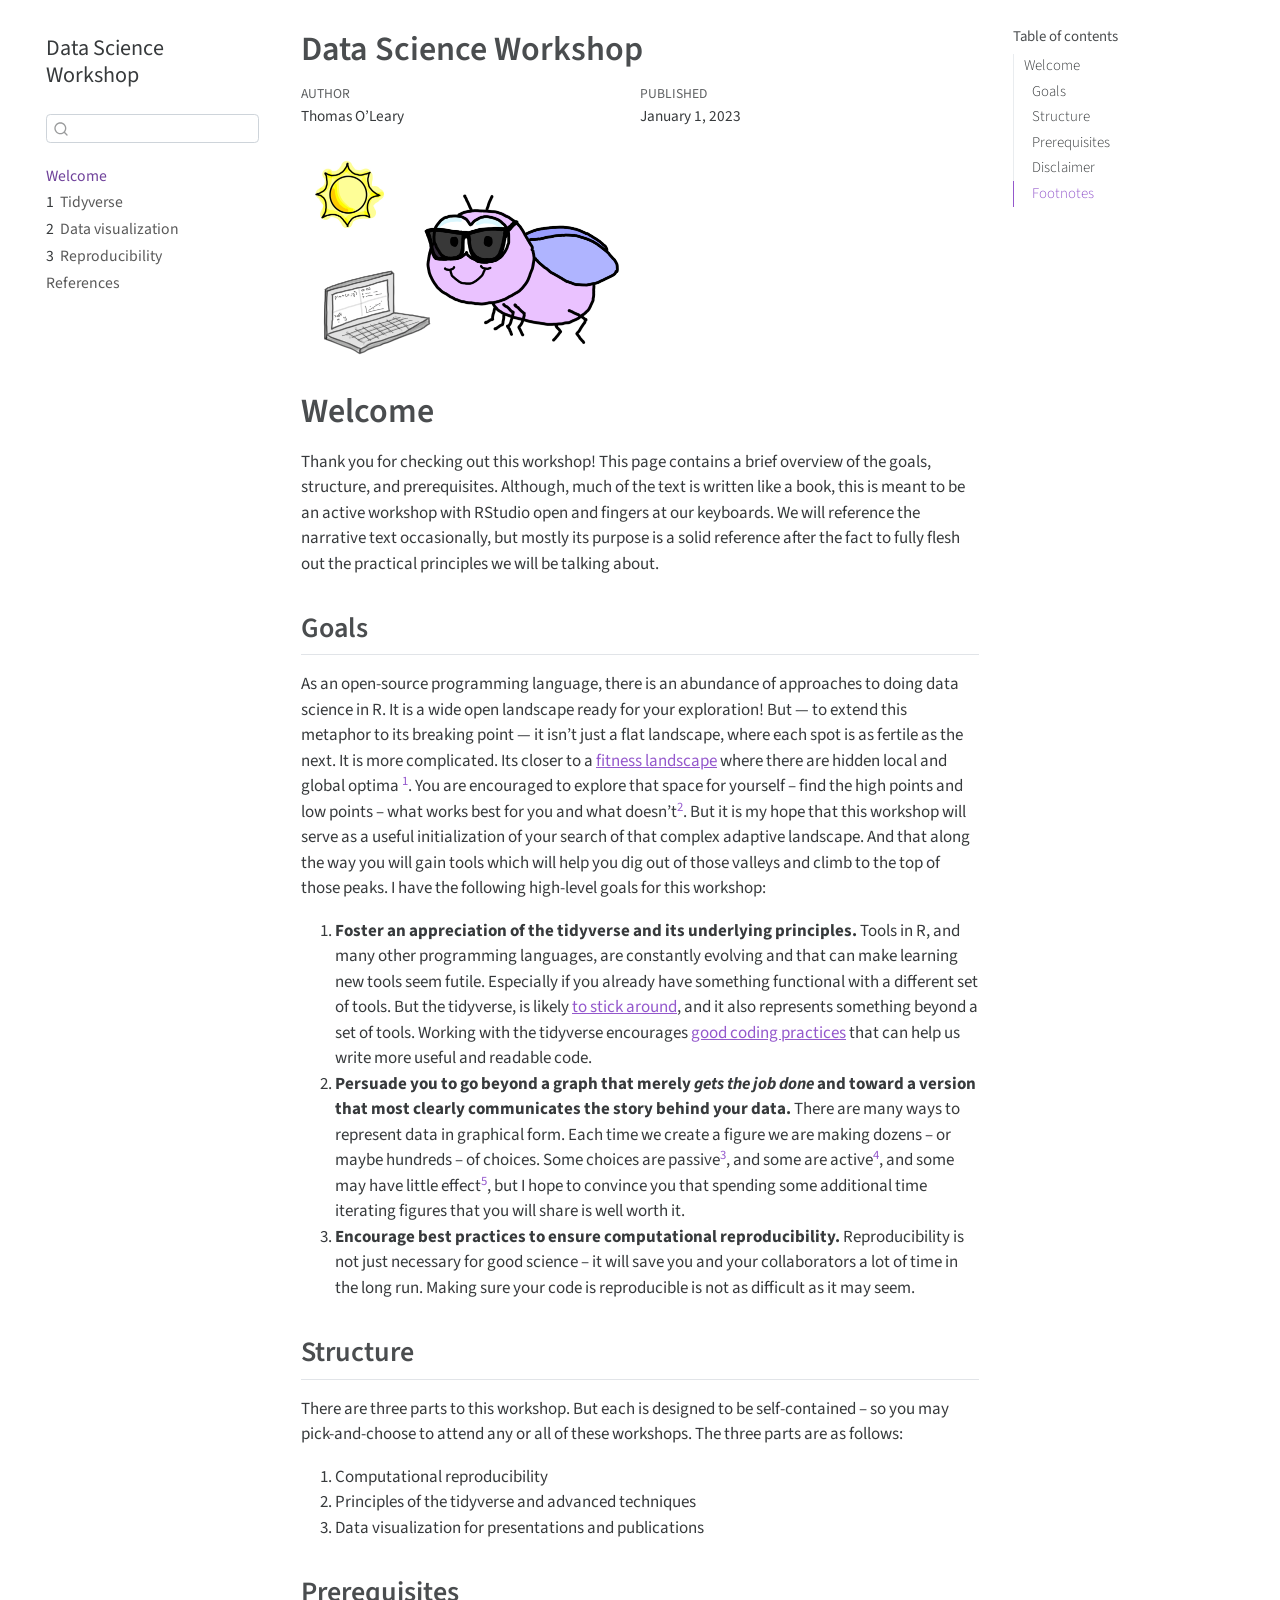
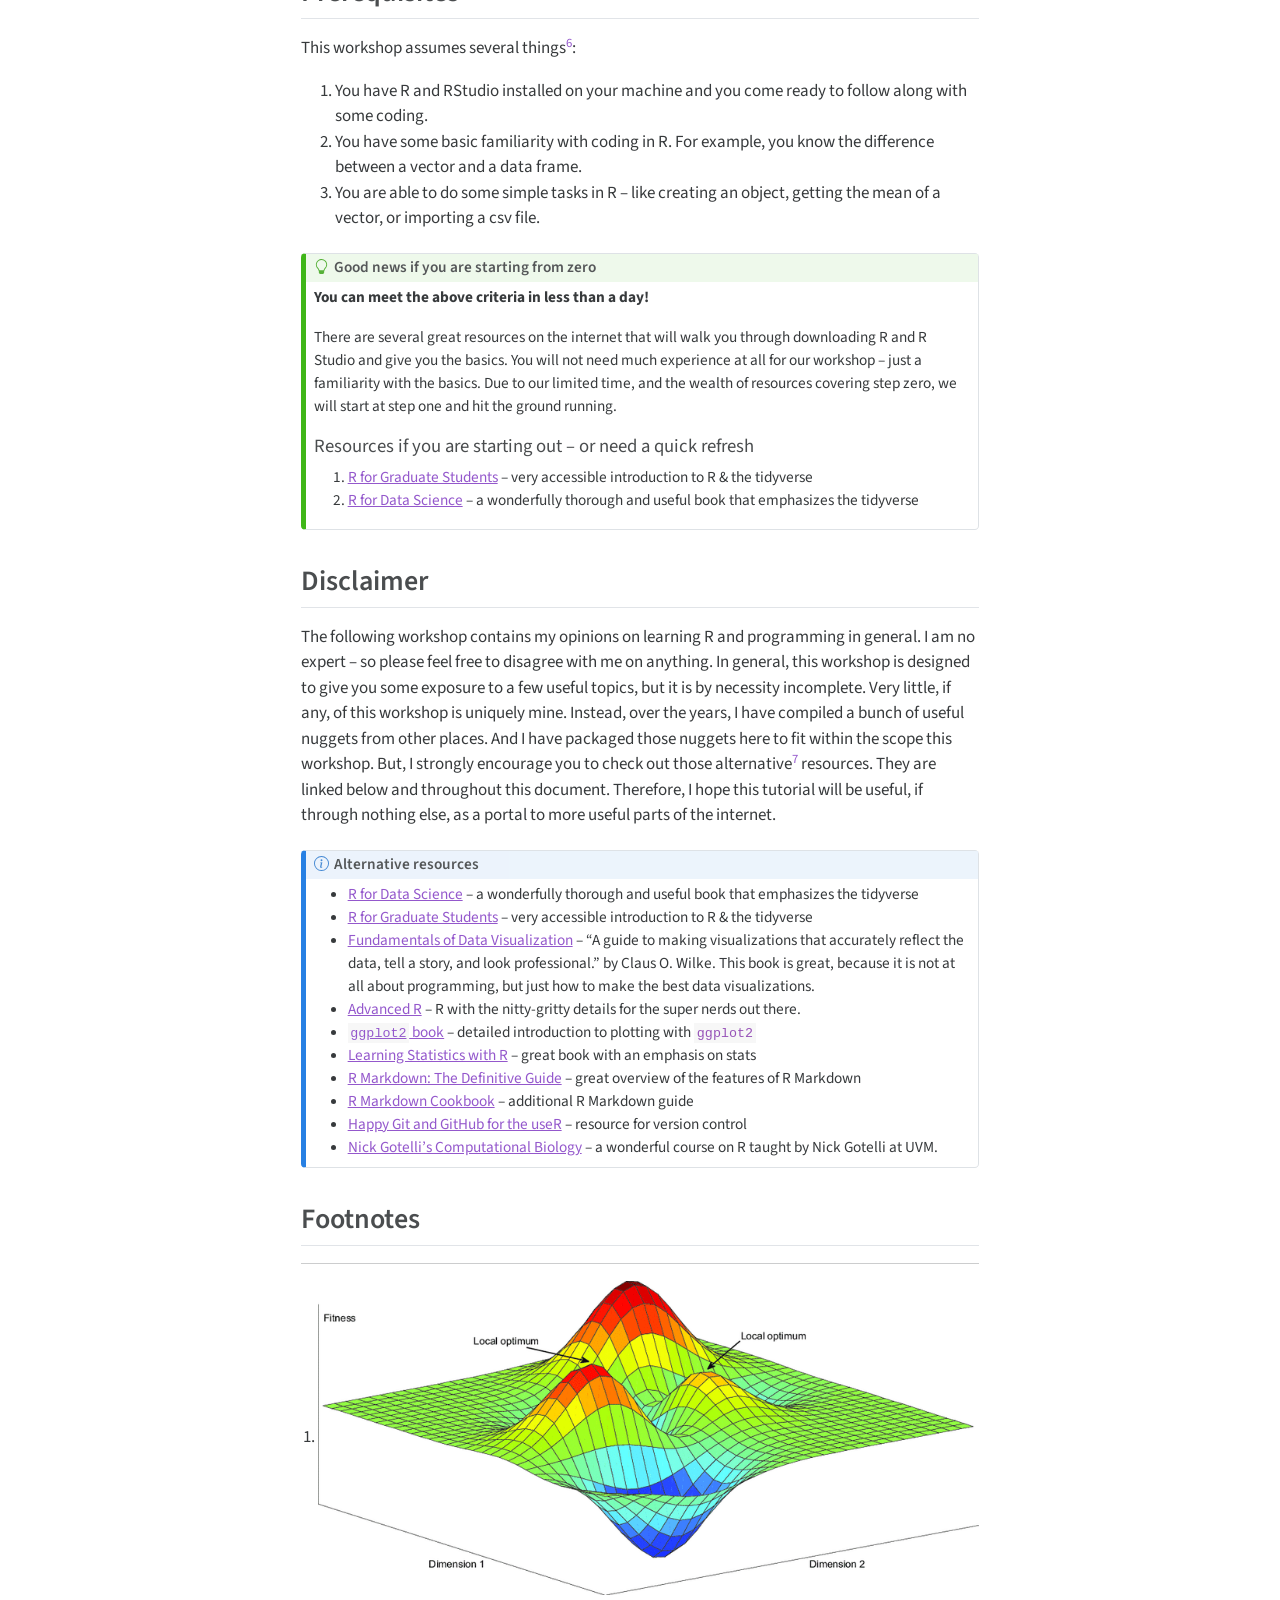
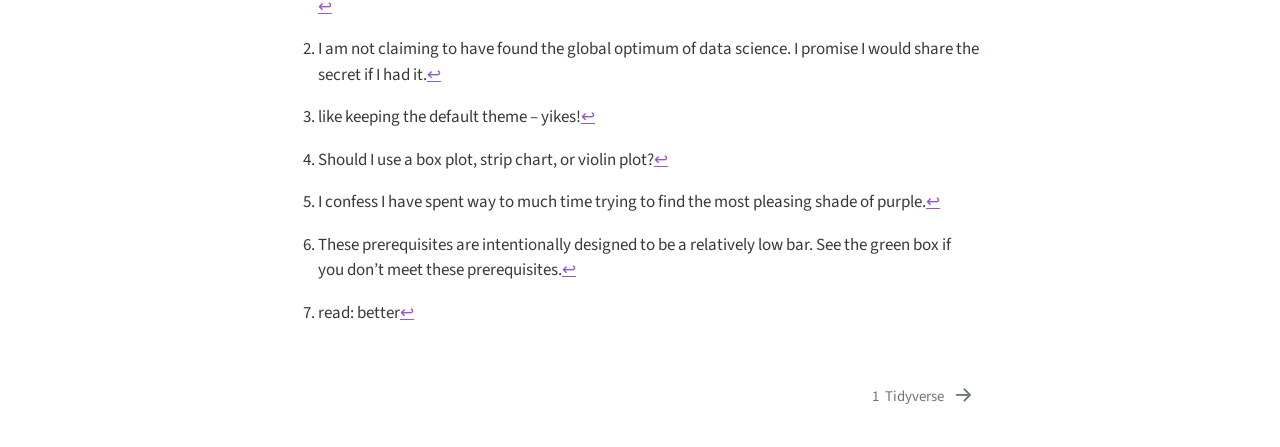
==== commit 0f96c48e: "Update book." ====
--- a/docs/index.html
+++ b/docs/index.html
@@ -32,7 +32,7 @@
 <script src="site_libs/quarto-search/fuse.min.js"></script>
 <script src="site_libs/quarto-search/quarto-search.js"></script>
 <meta name="quarto:offset" content="./">
-<link href="./repro.html" rel="next">
+<link href="./tidyverse.html" rel="next">
 <script src="site_libs/quarto-html/quarto.js"></script>
 <script src="site_libs/quarto-html/popper.min.js"></script>
 <script src="site_libs/quarto-html/tippy.umd.min.js"></script>
@@ -107,20 +107,20 @@
 </li>
         <li class="sidebar-item">
   <div class="sidebar-item-container"> 
-  <a href="./repro.html" class="sidebar-item-text sidebar-link">
- <span class="menu-text"><span class="chapter-number">1</span>&nbsp; <span class="chapter-title">Reproducibility</span></span></a>
-  </div>
-</li>
-        <li class="sidebar-item">
-  <div class="sidebar-item-container"> 
   <a href="./tidyverse.html" class="sidebar-item-text sidebar-link">
- <span class="menu-text"><span class="chapter-number">2</span>&nbsp; <span class="chapter-title">Tidyverse</span></span></a>
+ <span class="menu-text"><span class="chapter-number">1</span>&nbsp; <span class="chapter-title">Tidyverse</span></span></a>
   </div>
 </li>
         <li class="sidebar-item">
   <div class="sidebar-item-container"> 
   <a href="./data_viz.html" class="sidebar-item-text sidebar-link">
- <span class="menu-text"><span class="chapter-number">3</span>&nbsp; <span class="chapter-title">Data visualization</span></span></a>
+ <span class="menu-text"><span class="chapter-number">2</span>&nbsp; <span class="chapter-title">Data visualization</span></span></a>
+  </div>
+</li>
+        <li class="sidebar-item">
+  <div class="sidebar-item-container"> 
+  <a href="./repro.html" class="sidebar-item-text sidebar-link">
+ <span class="menu-text"><span class="chapter-number">3</span>&nbsp; <span class="chapter-title">Reproducibility</span></span></a>
   </div>
 </li>
         <li class="sidebar-item">
@@ -185,14 +185,14 @@
 <p><img src="r_fly.jpg" class="img-fluid" style="width:50.0%"></p>
 <section id="welcome" class="level1 unnumbered">
 <h1 class="unnumbered">Welcome</h1>
-<p>Thank you for checking out this workshop! This page contains a brief overview of the goals, structure, and prerequisites of the workshop.</p>
+<p>Thank you for checking out this workshop! This page contains a brief overview of the goals, structure, and prerequisites. Although, much of the text is written like a book, this is meant to be an active workshop with RStudio open and fingers at our keyboards. We will reference the narrative text occasionally, but mostly its purpose is a solid reference after the fact to fully flesh out the practical principles we will be talking about.</p>
 <section id="goals" class="level2 unnumbered">
 <h2 class="unnumbered anchored" data-anchor-id="goals">Goals</h2>
 <p>As an open-source programming language, there is an abundance of approaches to doing data science in R. It is a wide open landscape ready for your exploration! But — to extend this metaphor to its breaking point — it isn’t just a flat landscape, where each spot is as fertile as the next. It is more complicated. Its closer to a <a href="https://en.wikipedia.org/wiki/Fitness_landscape">fitness landscape</a> where there are hidden local and global optima <a href="#fn1" class="footnote-ref" id="fnref1" role="doc-noteref"><sup>1</sup></a>. You are encouraged to explore that space for yourself – find the high points and low points – what works best for you and what doesn’t<a href="#fn2" class="footnote-ref" id="fnref2" role="doc-noteref"><sup>2</sup></a>. But it is my hope that this workshop will serve as a useful initialization of your search of that complex adaptive landscape. And that along the way you will gain tools which will help you dig out of those valleys and climb to the top of those peaks. I have the following high-level goals for this workshop:</p>
 <ol type="1">
+<li><strong>Foster an appreciation of the tidyverse and its underlying principles.</strong> Tools in R, and many other programming languages, are constantly evolving and that can make learning new tools seem futile. Especially if you already have something functional with a different set of tools. But the tidyverse, is likely <a href="https://lrdegeest.github.io/blog/totalverse">to stick around</a>, and it also represents something beyond a set of tools. Working with the tidyverse encourages <a href="https://tidyverse.tidyverse.org/articles/manifesto.html" target="_blank">good coding practices</a> that can help us write more useful and readable code.</li>
+<li><strong>Persuade you to go beyond a graph that merely <em>gets the job done</em> and toward a version that most clearly communicates the story behind your data.</strong> There are many ways to represent data in graphical form. Each time we create a figure we are making dozens – or maybe hundreds – of choices. Some choices are passive<a href="#fn3" class="footnote-ref" id="fnref3" role="doc-noteref"><sup>3</sup></a>, and some are active<a href="#fn4" class="footnote-ref" id="fnref4" role="doc-noteref"><sup>4</sup></a>, and some may have little effect<a href="#fn5" class="footnote-ref" id="fnref5" role="doc-noteref"><sup>5</sup></a>, but I hope to convince you that spending some additional time iterating figures that you will share is well worth it.</li>
 <li><strong>Encourage best practices to ensure computational reproducibility.</strong> Reproducibility is not just necessary for good science – it will save you and your collaborators a lot of time in the long run. Making sure your code is reproducible is not as difficult as it may seem.</li>
-<li><strong>Foster an appreciation of the tidyverse and its underlying principles.</strong> Tools in R, and many other programming languages, are constantly evolving and that can make learning new tools seem futile. Especially if you already have something functional with a different set of tools. But the tidyverse, is likely <a href="https://lrdegeest.github.io/blog/totalverse">to stick around</a>, and it also represents something beyond a set of tools. It worth thinking about as a <a href="https://tidyverse.tidyverse.org/articles/manifesto.html" target="_blank">philosophy of programming</a> that can help us write more useful and readable code.</li>
-<li><strong>Persuade you to go beyond a graph that merely <em>gets the job done</em> and toward a version that most clearly communicates the story behind your data.</strong> There are many ways to represent data in graphical form. Each time we create a figure we are making dozens – or maybe hundreds – of choices. Some choices are passive<a href="#fn3" class="footnote-ref" id="fnref3" role="doc-noteref"><sup>3</sup></a>, and some are active<a href="#fn4" class="footnote-ref" id="fnref4" role="doc-noteref"><sup>4</sup></a>, and some may have little effect<a href="#fn5" class="footnote-ref" id="fnref5" role="doc-noteref"><sup>5</sup></a>, but I hope to convince you that spending some additional time iterating figures that you will share is well worth it.</li>
 </ol>
 </section>
 <section id="structure" class="level2 unnumbered">
@@ -519,8 +519,8 @@
   <div class="nav-page nav-page-previous">
   </div>
   <div class="nav-page nav-page-next">
-      <a href="./repro.html" class="pagination-link">
-        <span class="nav-page-text"><span class="chapter-number">1</span>&nbsp; <span class="chapter-title">Reproducibility</span></span> <i class="bi bi-arrow-right-short"></i>
+      <a href="./tidyverse.html" class="pagination-link">
+        <span class="nav-page-text"><span class="chapter-number">1</span>&nbsp; <span class="chapter-title">Tidyverse</span></span> <i class="bi bi-arrow-right-short"></i>
       </a>
   </div>
 </nav>
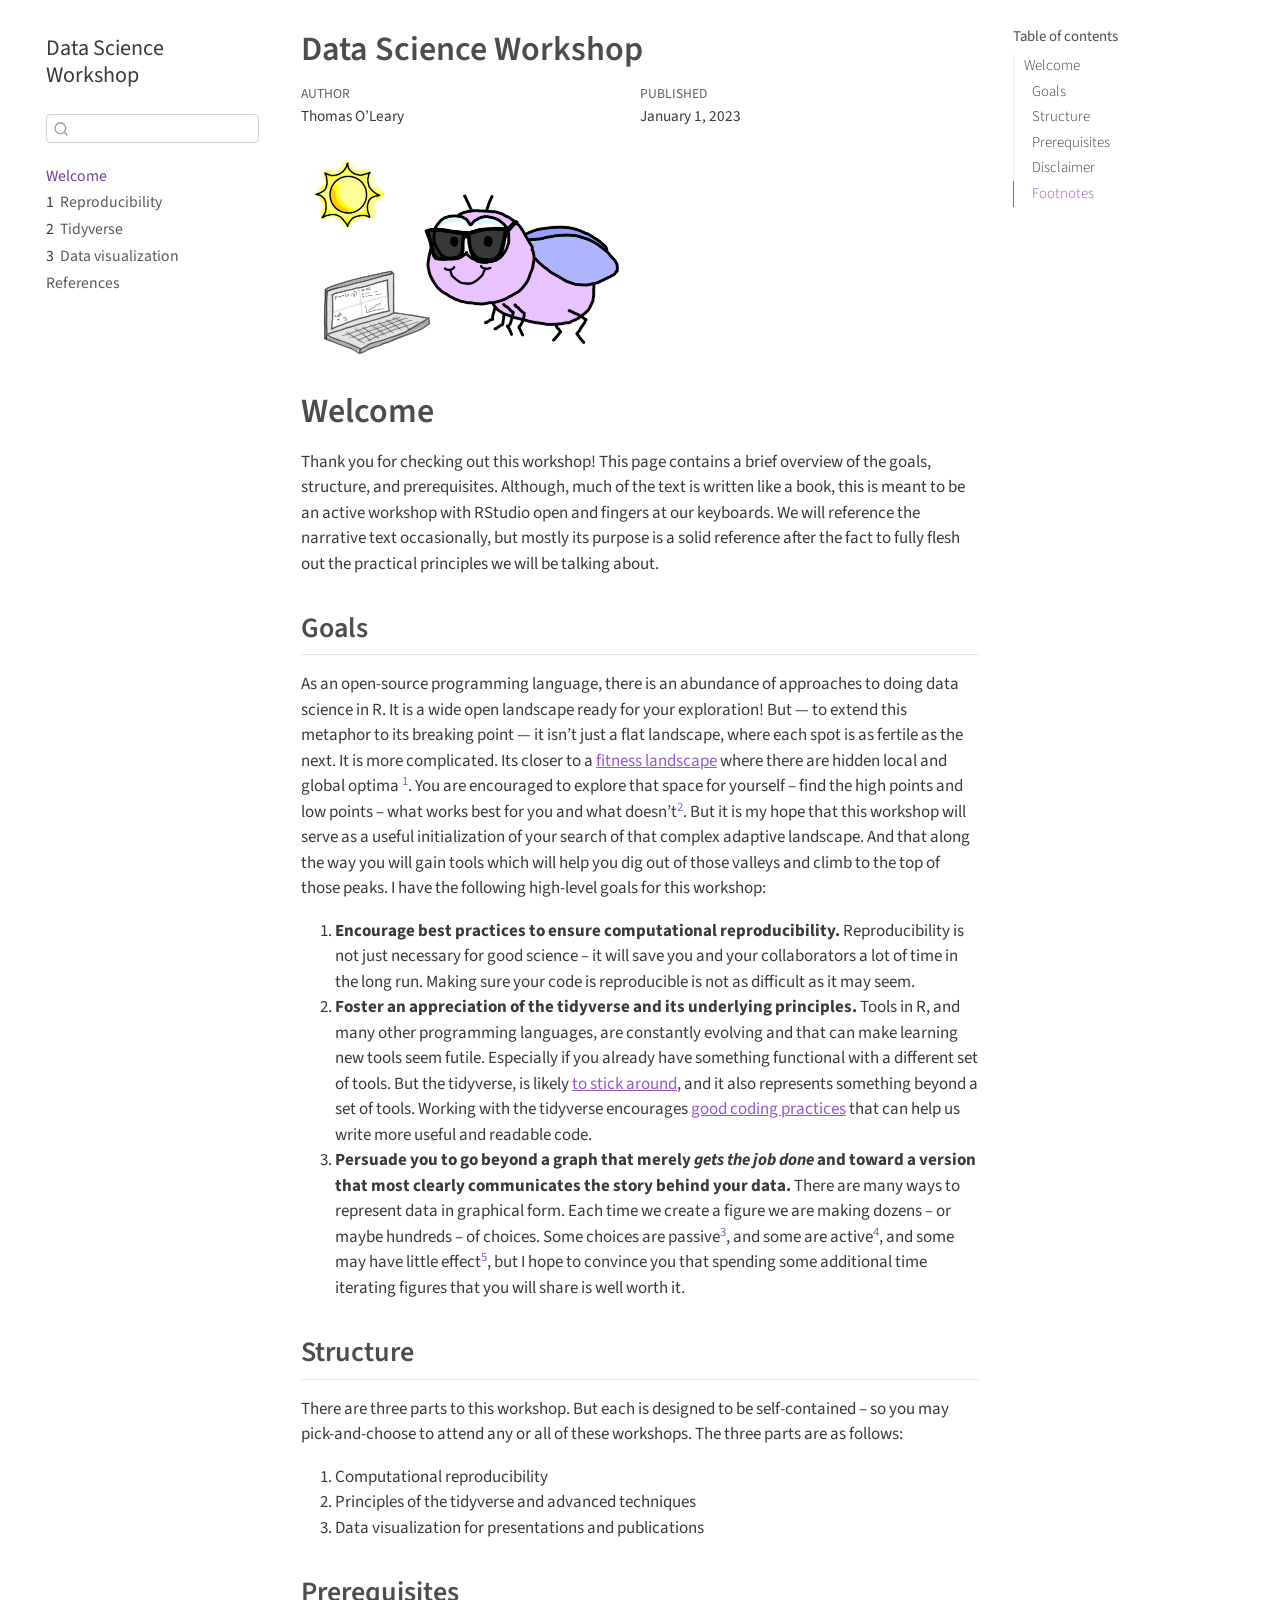
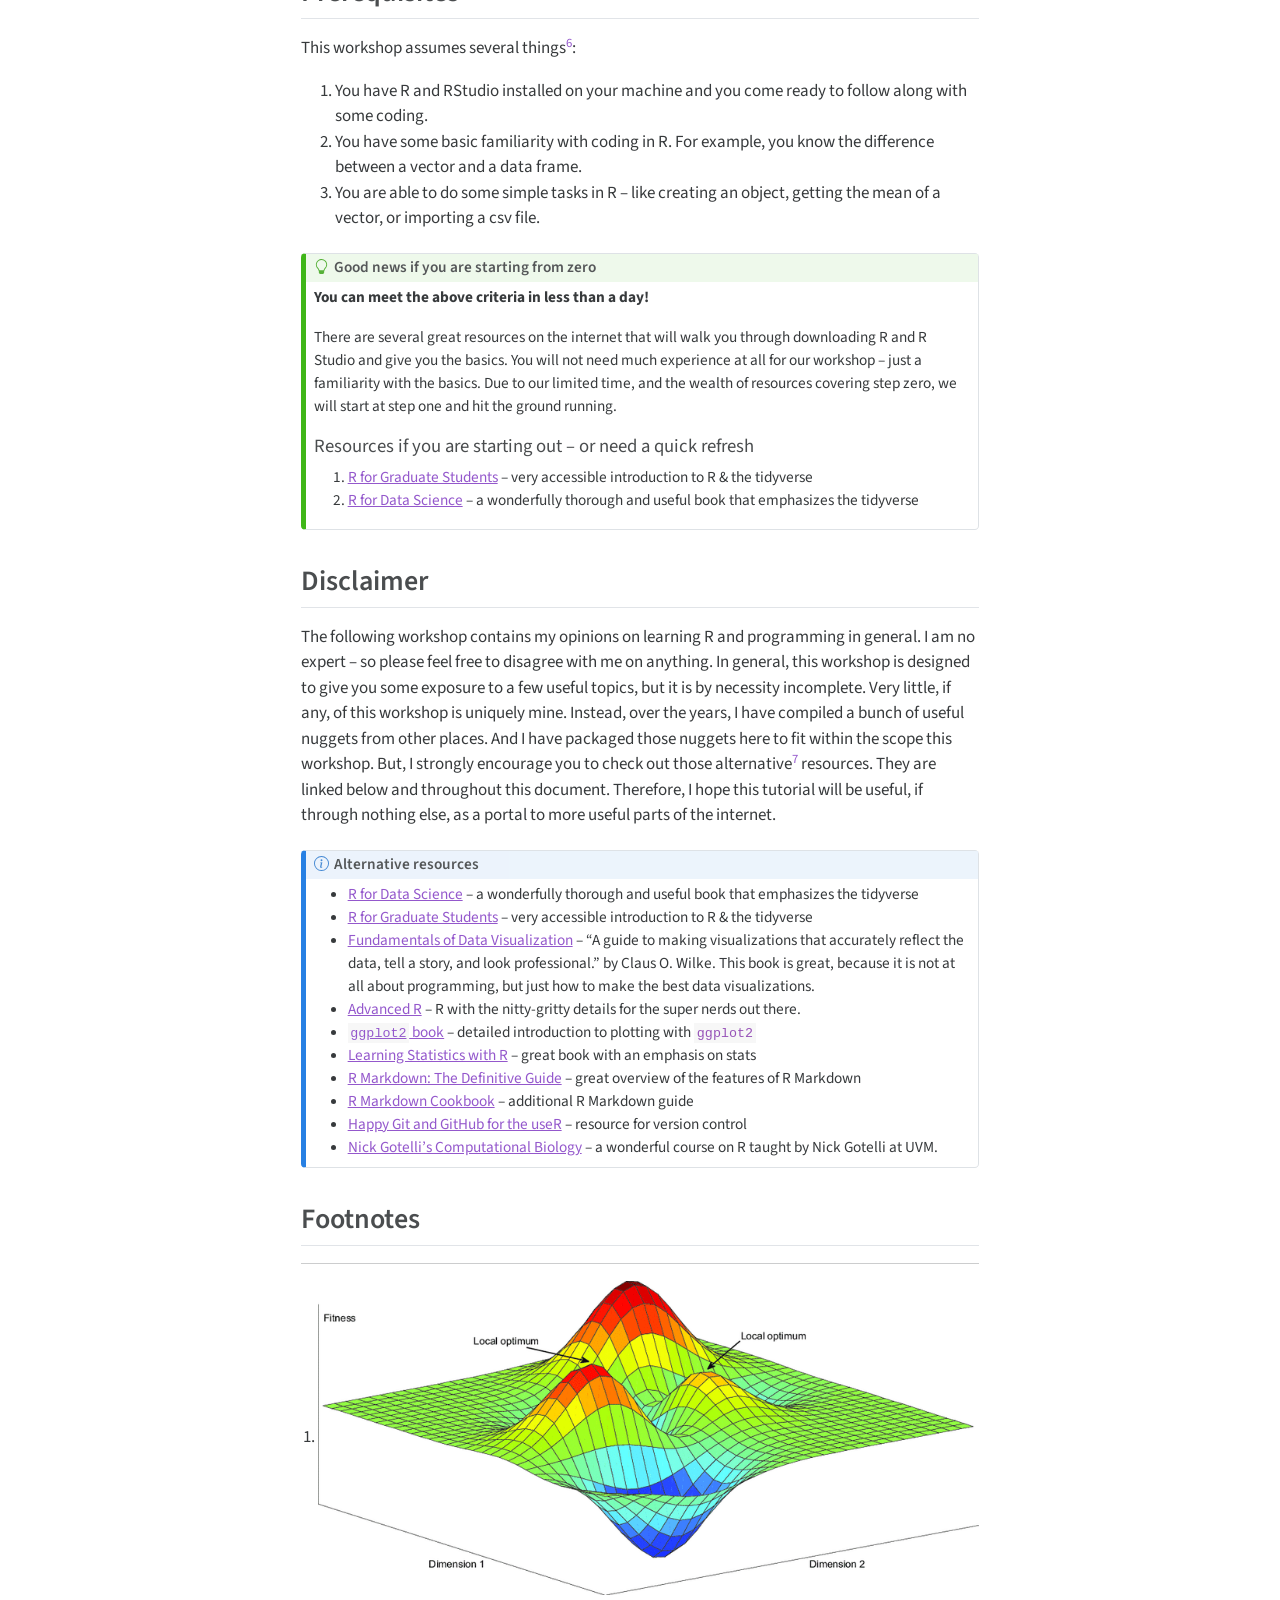
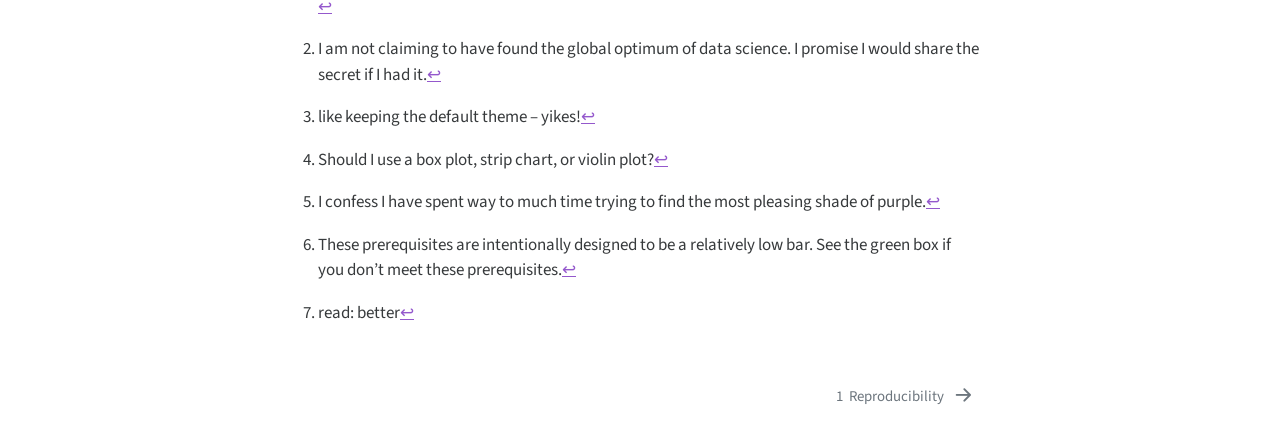
==== commit a56f2e68: "Change chapter order" ====
--- a/docs/index.html
+++ b/docs/index.html
@@ -32,7 +32,7 @@
 <script src="site_libs/quarto-search/fuse.min.js"></script>
 <script src="site_libs/quarto-search/quarto-search.js"></script>
 <meta name="quarto:offset" content="./">
-<link href="./tidyverse.html" rel="next">
+<link href="./repro.html" rel="next">
 <script src="site_libs/quarto-html/quarto.js"></script>
 <script src="site_libs/quarto-html/popper.min.js"></script>
 <script src="site_libs/quarto-html/tippy.umd.min.js"></script>
@@ -107,20 +107,20 @@
 </li>
         <li class="sidebar-item">
   <div class="sidebar-item-container"> 
+  <a href="./repro.html" class="sidebar-item-text sidebar-link">
+ <span class="menu-text"><span class="chapter-number">1</span>&nbsp; <span class="chapter-title">Reproducibility</span></span></a>
+  </div>
+</li>
+        <li class="sidebar-item">
+  <div class="sidebar-item-container"> 
   <a href="./tidyverse.html" class="sidebar-item-text sidebar-link">
- <span class="menu-text"><span class="chapter-number">1</span>&nbsp; <span class="chapter-title">Tidyverse</span></span></a>
+ <span class="menu-text"><span class="chapter-number">2</span>&nbsp; <span class="chapter-title">Tidyverse</span></span></a>
   </div>
 </li>
         <li class="sidebar-item">
   <div class="sidebar-item-container"> 
   <a href="./data_viz.html" class="sidebar-item-text sidebar-link">
- <span class="menu-text"><span class="chapter-number">2</span>&nbsp; <span class="chapter-title">Data visualization</span></span></a>
-  </div>
-</li>
-        <li class="sidebar-item">
-  <div class="sidebar-item-container"> 
-  <a href="./repro.html" class="sidebar-item-text sidebar-link">
- <span class="menu-text"><span class="chapter-number">3</span>&nbsp; <span class="chapter-title">Reproducibility</span></span></a>
+ <span class="menu-text"><span class="chapter-number">3</span>&nbsp; <span class="chapter-title">Data visualization</span></span></a>
   </div>
 </li>
         <li class="sidebar-item">
@@ -190,9 +190,9 @@
 <h2 class="unnumbered anchored" data-anchor-id="goals">Goals</h2>
 <p>As an open-source programming language, there is an abundance of approaches to doing data science in R. It is a wide open landscape ready for your exploration! But — to extend this metaphor to its breaking point — it isn’t just a flat landscape, where each spot is as fertile as the next. It is more complicated. Its closer to a <a href="https://en.wikipedia.org/wiki/Fitness_landscape">fitness landscape</a> where there are hidden local and global optima <a href="#fn1" class="footnote-ref" id="fnref1" role="doc-noteref"><sup>1</sup></a>. You are encouraged to explore that space for yourself – find the high points and low points – what works best for you and what doesn’t<a href="#fn2" class="footnote-ref" id="fnref2" role="doc-noteref"><sup>2</sup></a>. But it is my hope that this workshop will serve as a useful initialization of your search of that complex adaptive landscape. And that along the way you will gain tools which will help you dig out of those valleys and climb to the top of those peaks. I have the following high-level goals for this workshop:</p>
 <ol type="1">
+<li><strong>Encourage best practices to ensure computational reproducibility.</strong> Reproducibility is not just necessary for good science – it will save you and your collaborators a lot of time in the long run. Making sure your code is reproducible is not as difficult as it may seem.</li>
 <li><strong>Foster an appreciation of the tidyverse and its underlying principles.</strong> Tools in R, and many other programming languages, are constantly evolving and that can make learning new tools seem futile. Especially if you already have something functional with a different set of tools. But the tidyverse, is likely <a href="https://lrdegeest.github.io/blog/totalverse">to stick around</a>, and it also represents something beyond a set of tools. Working with the tidyverse encourages <a href="https://tidyverse.tidyverse.org/articles/manifesto.html" target="_blank">good coding practices</a> that can help us write more useful and readable code.</li>
 <li><strong>Persuade you to go beyond a graph that merely <em>gets the job done</em> and toward a version that most clearly communicates the story behind your data.</strong> There are many ways to represent data in graphical form. Each time we create a figure we are making dozens – or maybe hundreds – of choices. Some choices are passive<a href="#fn3" class="footnote-ref" id="fnref3" role="doc-noteref"><sup>3</sup></a>, and some are active<a href="#fn4" class="footnote-ref" id="fnref4" role="doc-noteref"><sup>4</sup></a>, and some may have little effect<a href="#fn5" class="footnote-ref" id="fnref5" role="doc-noteref"><sup>5</sup></a>, but I hope to convince you that spending some additional time iterating figures that you will share is well worth it.</li>
-<li><strong>Encourage best practices to ensure computational reproducibility.</strong> Reproducibility is not just necessary for good science – it will save you and your collaborators a lot of time in the long run. Making sure your code is reproducible is not as difficult as it may seem.</li>
 </ol>
 </section>
 <section id="structure" class="level2 unnumbered">
@@ -519,8 +519,8 @@
   <div class="nav-page nav-page-previous">
   </div>
   <div class="nav-page nav-page-next">
-      <a href="./tidyverse.html" class="pagination-link">
-        <span class="nav-page-text"><span class="chapter-number">1</span>&nbsp; <span class="chapter-title">Tidyverse</span></span> <i class="bi bi-arrow-right-short"></i>
+      <a href="./repro.html" class="pagination-link">
+        <span class="nav-page-text"><span class="chapter-number">1</span>&nbsp; <span class="chapter-title">Reproducibility</span></span> <i class="bi bi-arrow-right-short"></i>
       </a>
   </div>
 </nav>
